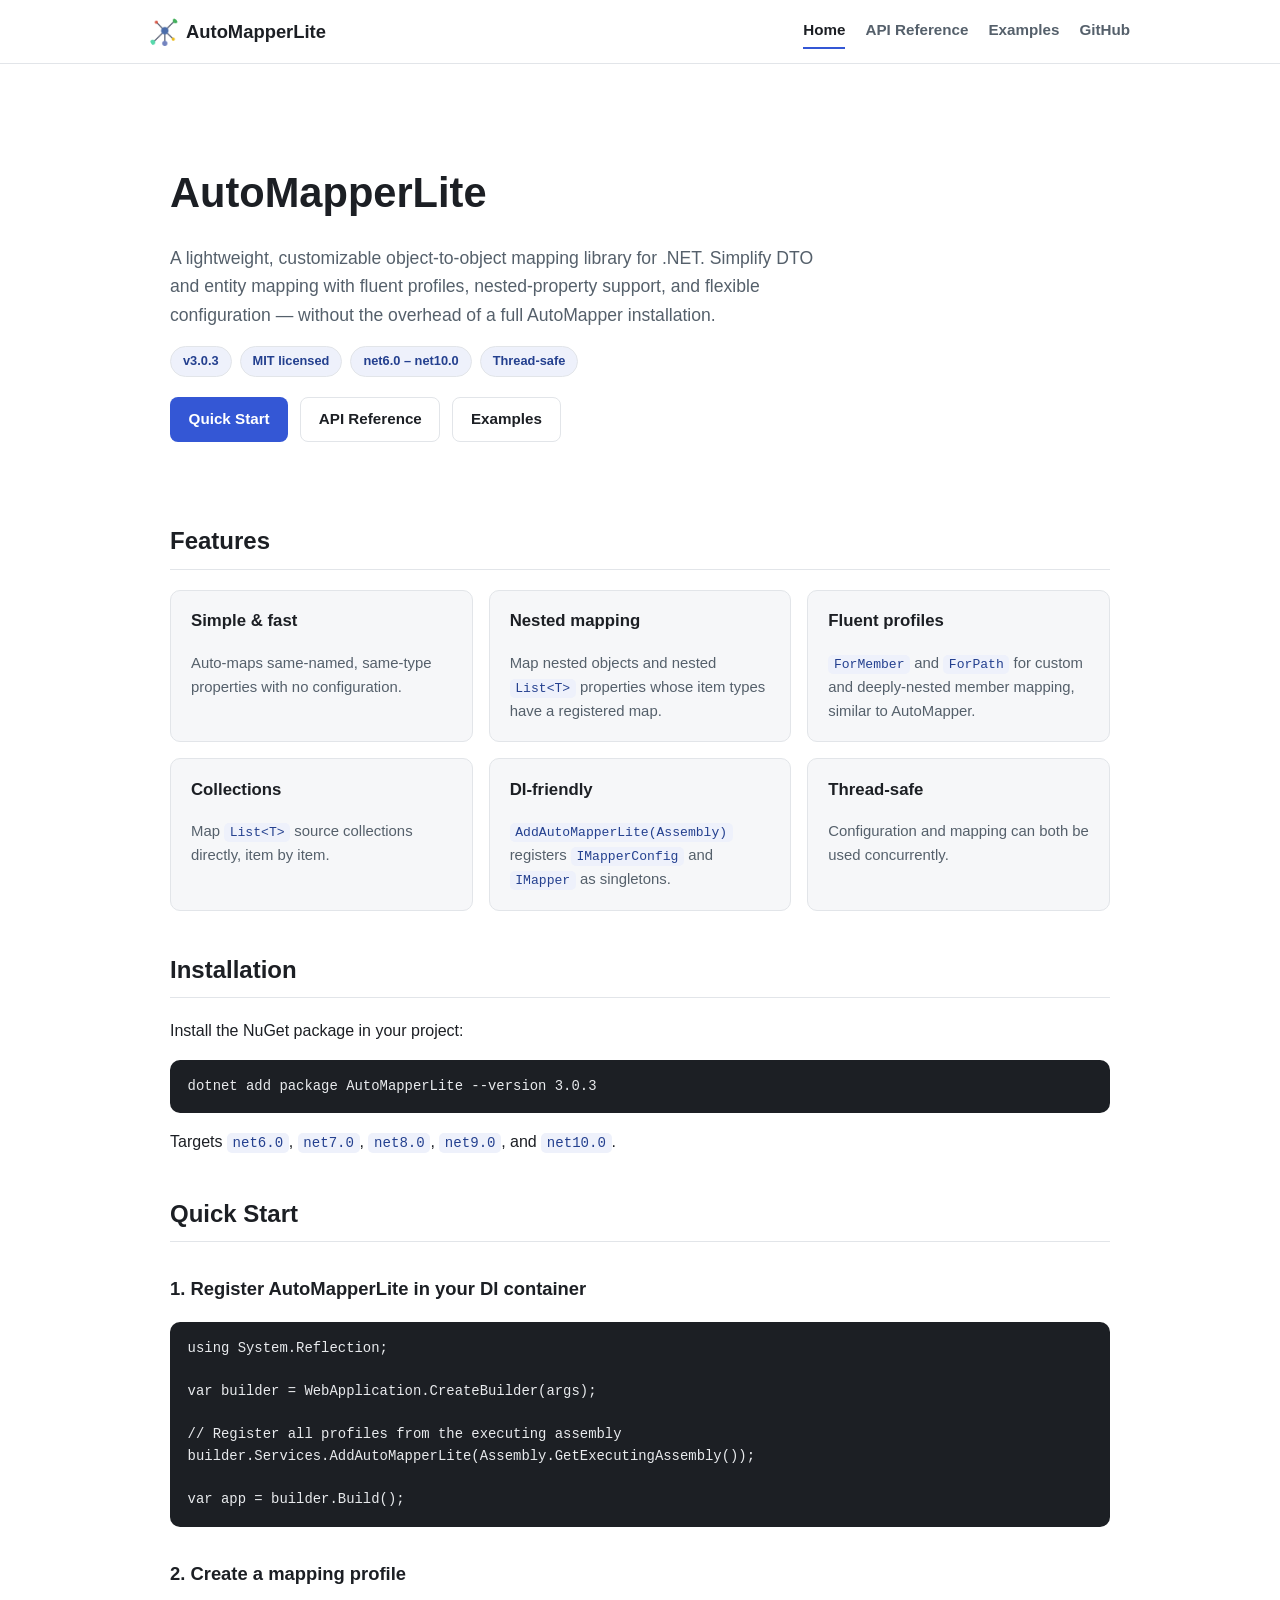
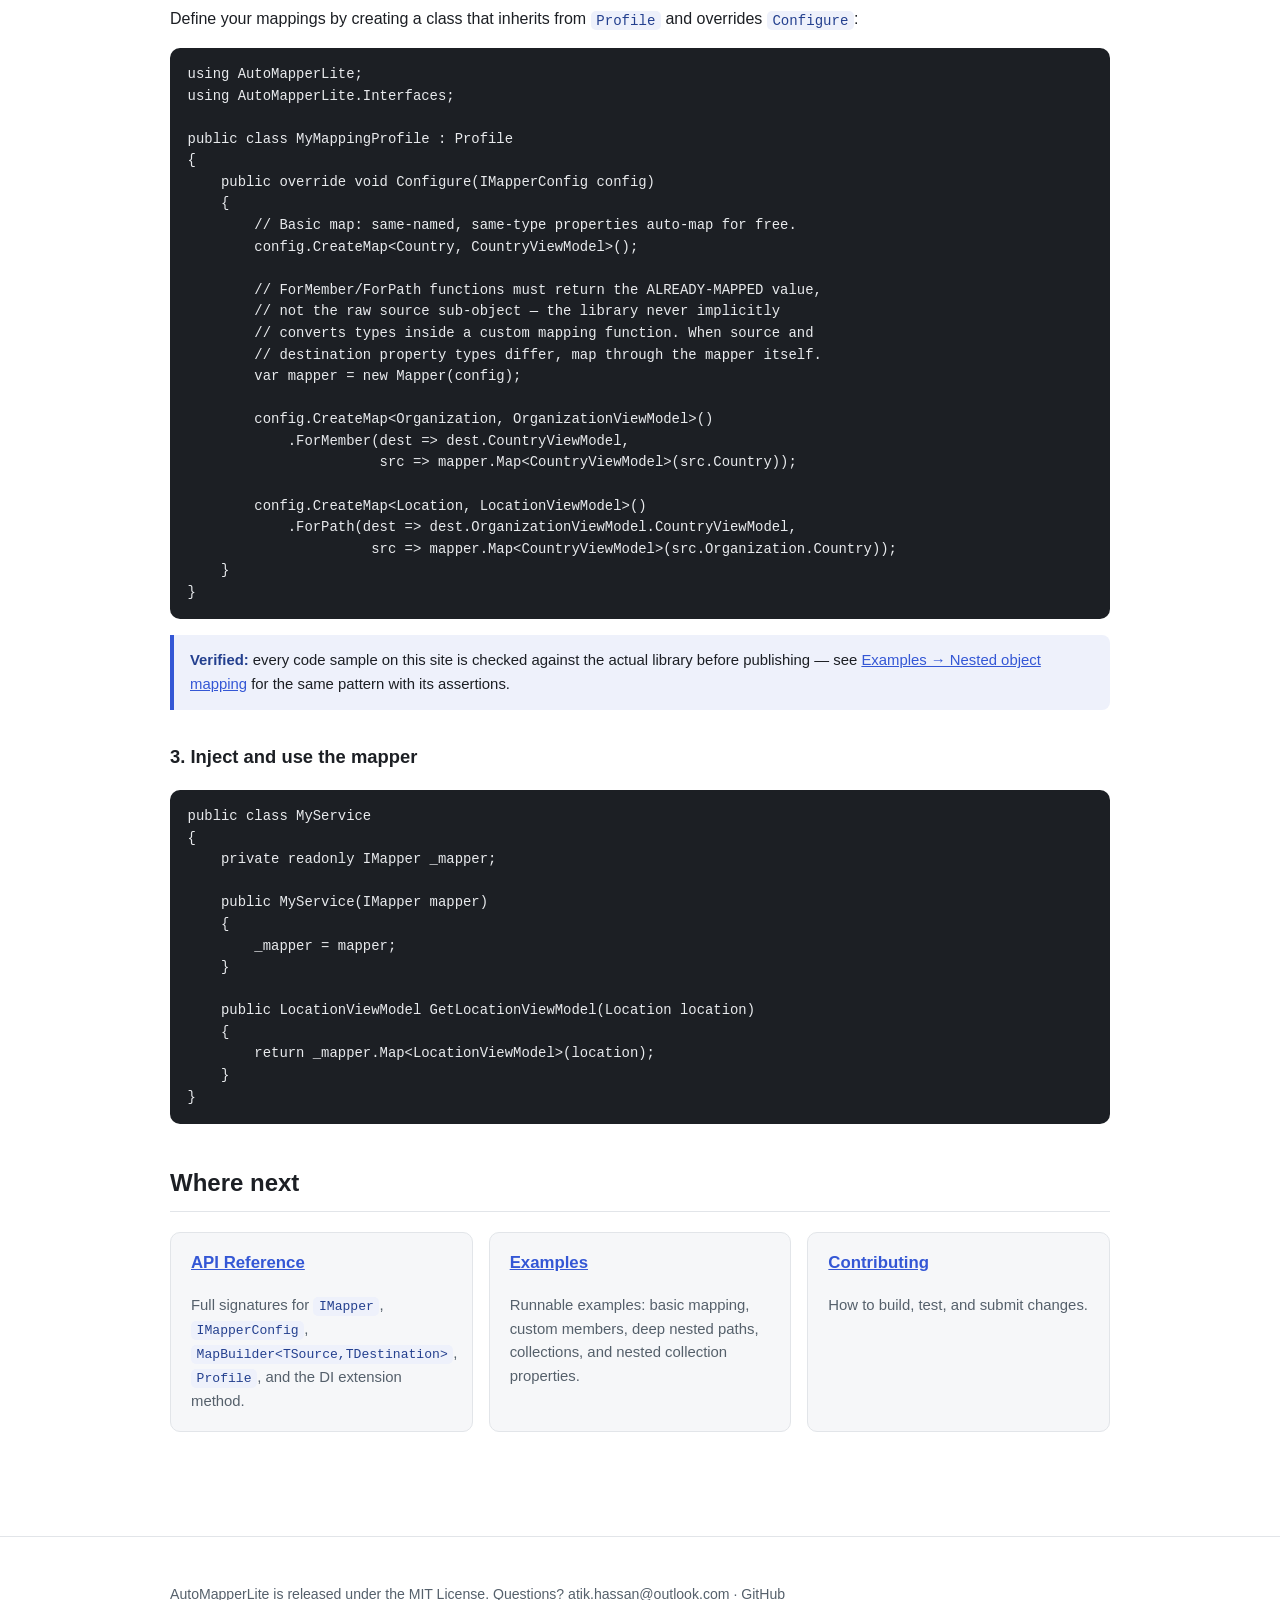
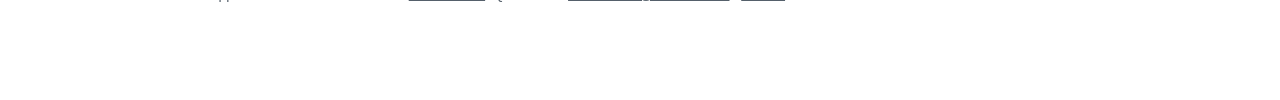
==== docs/index.html @ 6eb7f7d4 "Fix pack/docs bugs from full-system audit; add static HTML docs site Removes GeneratePackageOnBuild," ====
<!doctype html>
<html lang="en">
<head>
<meta charset="utf-8">
<meta name="viewport" content="width=device-width, initial-scale=1">
<title>AutoMapperLite — Documentation</title>
<meta name="description" content="A lightweight, reflection-based object-to-object mapper for .NET. Documentation, API reference, and examples.">
<link rel="icon" href="assets/icon.png">
<link rel="stylesheet" href="assets/styles.css">
</head>
<body>
<header class="site-header">
  <div class="container nav-bar">
    <a class="brand" href="index.html">
      <img src="assets/icon.png" alt="">
      AutoMapperLite
    </a>
    <nav class="site-nav">
      <a href="index.html" aria-current="page">Home</a>
      <a href="api-reference.html">API Reference</a>
      <a href="examples.html">Examples</a>
      <a href="https://github.com/atkhssn/AutoMapperLite">GitHub</a>
    </nav>
  </div>
</header>

<main>
  <div class="container">
    <section class="hero">
      <h1>AutoMapperLite</h1>
      <p class="lead">
        A lightweight, customizable object-to-object mapping library for .NET.
        Simplify DTO and entity mapping with fluent profiles, nested-property
        support, and flexible configuration — without the overhead of a full
        AutoMapper installation.
      </p>
      <div class="badges">
        <span class="badge">v3.0.3</span>
        <span class="badge">MIT licensed</span>
        <span class="badge">net6.0 – net10.0</span>
        <span class="badge">Thread-safe</span>
      </div>
      <div class="cta-row">
        <a class="btn btn-primary" href="#quick-start">Quick Start</a>
        <a class="btn btn-secondary" href="api-reference.html">API Reference</a>
        <a class="btn btn-secondary" href="examples.html">Examples</a>
      </div>
    </section>

    <section id="features">
      <h2>Features</h2>
      <div class="card-grid">
        <div class="card">
          <h3>Simple &amp; fast</h3>
          <p>Auto-maps same-named, same-type properties with no configuration.</p>
        </div>
        <div class="card">
          <h3>Nested mapping</h3>
          <p>Map nested objects and nested <code>List&lt;T&gt;</code> properties whose item types have a registered map.</p>
        </div>
        <div class="card">
          <h3>Fluent profiles</h3>
          <p><code>ForMember</code> and <code>ForPath</code> for custom and deeply-nested member mapping, similar to AutoMapper.</p>
        </div>
        <div class="card">
          <h3>Collections</h3>
          <p>Map <code>List&lt;T&gt;</code> source collections directly, item by item.</p>
        </div>
        <div class="card">
          <h3>DI-friendly</h3>
          <p><code>AddAutoMapperLite(Assembly)</code> registers <code>IMapperConfig</code> and <code>IMapper</code> as singletons.</p>
        </div>
        <div class="card">
          <h3>Thread-safe</h3>
          <p>Configuration and mapping can both be used concurrently.</p>
        </div>
      </div>
    </section>

    <section id="installation">
      <h2>Installation</h2>
      <p>Install the NuGet package in your project:</p>
      <pre><code>dotnet add package AutoMapperLite --version 3.0.3</code></pre>
      <p>Targets <code>net6.0</code>, <code>net7.0</code>, <code>net8.0</code>, <code>net9.0</code>, and <code>net10.0</code>.</p>
    </section>

    <section id="quick-start">
      <h2>Quick Start</h2>

      <h3>1. Register AutoMapperLite in your DI container</h3>
      <pre><code>using System.Reflection;

var builder = WebApplication.CreateBuilder(args);

// Register all profiles from the executing assembly
builder.Services.AddAutoMapperLite(Assembly.GetExecutingAssembly());

var app = builder.Build();</code></pre>

      <h3>2. Create a mapping profile</h3>
      <p>
        Define your mappings by creating a class that inherits from <code>Profile</code>
        and overrides <code>Configure</code>:
      </p>
      <pre><code>using AutoMapperLite;
using AutoMapperLite.Interfaces;

public class MyMappingProfile : Profile
{
    public override void Configure(IMapperConfig config)
    {
        // Basic map: same-named, same-type properties auto-map for free.
        config.CreateMap&lt;Country, CountryViewModel&gt;();

        // ForMember/ForPath functions must return the ALREADY-MAPPED value,
        // not the raw source sub-object — the library never implicitly
        // converts types inside a custom mapping function. When source and
        // destination property types differ, map through the mapper itself.
        var mapper = new Mapper(config);

        config.CreateMap&lt;Organization, OrganizationViewModel&gt;()
            .ForMember(dest =&gt; dest.CountryViewModel,
                       src =&gt; mapper.Map&lt;CountryViewModel&gt;(src.Country));

        config.CreateMap&lt;Location, LocationViewModel&gt;()
            .ForPath(dest =&gt; dest.OrganizationViewModel.CountryViewModel,
                      src =&gt; mapper.Map&lt;CountryViewModel&gt;(src.Organization.Country));
    }
}</code></pre>
      <div class="note">
        <strong>Verified:</strong> every code sample on this site is checked
        against the actual library before publishing — see
        <a href="examples.html#nested-object">Examples → Nested object mapping</a>
        for the same pattern with its assertions.
      </div>

      <h3>3. Inject and use the mapper</h3>
      <pre><code>public class MyService
{
    private readonly IMapper _mapper;

    public MyService(IMapper mapper)
    {
        _mapper = mapper;
    }

    public LocationViewModel GetLocationViewModel(Location location)
    {
        return _mapper.Map&lt;LocationViewModel&gt;(location);
    }
}</code></pre>
    </section>

    <section id="next-steps">
      <h2>Where next</h2>
      <div class="card-grid">
        <div class="card">
          <h3><a href="api-reference.html">API Reference</a></h3>
          <p>Full signatures for <code>IMapper</code>, <code>IMapperConfig</code>, <code>MapBuilder&lt;TSource,TDestination&gt;</code>, <code>Profile</code>, and the DI extension method.</p>
        </div>
        <div class="card">
          <h3><a href="examples.html">Examples</a></h3>
          <p>Runnable examples: basic mapping, custom members, deep nested paths, collections, and nested collection properties.</p>
        </div>
        <div class="card">
          <h3><a href="https://github.com/atkhssn/AutoMapperLite/blob/main/CONTRIBUTING.md">Contributing</a></h3>
          <p>How to build, test, and submit changes.</p>
        </div>
      </div>
    </section>
  </div>
</main>

<footer class="site-footer">
  <div class="container">
    <p>
      AutoMapperLite is released under the <a href="https://github.com/atkhssn/AutoMapperLite/blob/main/LICENSE">MIT License</a>.
      Questions? <a href="mailto:atik.hassan@outlook.com">atik.hassan@outlook.com</a> ·
      <a href="https://github.com/atkhssn/AutoMapperLite">GitHub</a>
    </p>
  </div>
</footer>
</body>
</html>
---- docs/assets/styles.css ----
:root {
  --bg: #ffffff;
  --bg-alt: #f6f7f9;
  --fg: #1c1f24;
  --fg-muted: #55606b;
  --border: #e2e5e9;
  --brand: #3457d5;
  --brand-dark: #24408f;
  --code-bg: #1c1f24;
  --code-fg: #e8eaed;
  --accent-bg: #eef1fb;
  --max-width: 980px;
}

@media (prefers-color-scheme: dark) {
  :root {
    --bg: #14161a;
    --bg-alt: #1b1e24;
    --fg: #e8eaed;
    --fg-muted: #a7b0ba;
    --border: #2c3038;
    --brand: #7f9bff;
    --brand-dark: #a9bcff;
    --code-bg: #0d0f12;
    --code-fg: #e8eaed;
    --accent-bg: #1e2333;
  }
}

* {
  box-sizing: border-box;
}

html {
  scroll-behavior: smooth;
}

body {
  margin: 0;
  background: var(--bg);
  color: var(--fg);
  font-family: -apple-system, BlinkMacSystemFont, "Segoe UI", Roboto, Helvetica, Arial, sans-serif;
  line-height: 1.6;
}

a {
  color: var(--brand);
}

a:hover {
  color: var(--brand-dark);
}

.container {
  max-width: var(--max-width);
  margin: 0 auto;
  padding: 0 1.25rem;
}

header.site-header {
  border-bottom: 1px solid var(--border);
  background: var(--bg);
  position: sticky;
  top: 0;
  z-index: 10;
}

.nav-bar {
  display: flex;
  flex-wrap: wrap;
  align-items: center;
  justify-content: space-between;
  gap: 0.75rem;
  padding: 0.9rem 0;
}

.brand {
  display: flex;
  align-items: center;
  gap: 0.5rem;
  font-weight: 700;
  font-size: 1.15rem;
  text-decoration: none;
  color: var(--fg);
}

.brand img {
  width: 28px;
  height: 28px;
  border-radius: 6px;
}

nav.site-nav {
  display: flex;
  flex-wrap: wrap;
  gap: 1.25rem;
}

nav.site-nav a {
  text-decoration: none;
  color: var(--fg-muted);
  font-weight: 600;
  font-size: 0.95rem;
  padding: 0.25rem 0;
  border-bottom: 2px solid transparent;
}

nav.site-nav a:hover,
nav.site-nav a[aria-current="page"] {
  color: var(--fg);
  border-bottom-color: var(--brand);
}

main {
  padding: 2.5rem 0 4rem;
}

.hero {
  padding: 1rem 0 2.5rem;
}

.hero h1 {
  font-size: clamp(1.9rem, 4vw, 2.6rem);
  margin: 0 0 0.5rem;
}

.hero p.lead {
  color: var(--fg-muted);
  font-size: 1.1rem;
  max-width: 42rem;
}

.badges {
  display: flex;
  flex-wrap: wrap;
  gap: 0.5rem;
  margin: 1rem 0;
}

.badge {
  display: inline-block;
  background: var(--accent-bg);
  color: var(--brand-dark);
  border: 1px solid var(--border);
  border-radius: 999px;
  padding: 0.25rem 0.75rem;
  font-size: 0.8rem;
  font-weight: 600;
}

.cta-row {
  display: flex;
  flex-wrap: wrap;
  gap: 0.75rem;
  margin-top: 1.25rem;
}

.btn {
  display: inline-block;
  padding: 0.6rem 1.1rem;
  border-radius: 8px;
  text-decoration: none;
  font-weight: 600;
  font-size: 0.95rem;
  border: 1px solid transparent;
}

.btn-primary {
  background: var(--brand);
  color: #fff;
}

.btn-primary:hover {
  background: var(--brand-dark);
  color: #fff;
}

.btn-secondary {
  background: transparent;
  color: var(--fg);
  border-color: var(--border);
}

.btn-secondary:hover {
  border-color: var(--brand);
  color: var(--brand);
}

section {
  margin: 2.5rem 0;
}

section > h2 {
  font-size: 1.5rem;
  border-bottom: 1px solid var(--border);
  padding-bottom: 0.5rem;
}

section > h3 {
  font-size: 1.15rem;
  margin-top: 2rem;
}

.card-grid {
  display: grid;
  grid-template-columns: repeat(auto-fit, minmax(240px, 1fr));
  gap: 1rem;
  margin-top: 1.25rem;
}

.card {
  border: 1px solid var(--border);
  background: var(--bg-alt);
  border-radius: 10px;
  padding: 1.1rem 1.25rem;
}

.card h3 {
  margin-top: 0;
  font-size: 1.05rem;
}

.card p {
  color: var(--fg-muted);
  font-size: 0.93rem;
  margin-bottom: 0;
}

table {
  width: 100%;
  border-collapse: collapse;
  margin: 1rem 0;
  font-size: 0.93rem;
}

caption {
  caption-side: bottom;
  color: var(--fg-muted);
  font-size: 0.8rem;
  padding-top: 0.4rem;
  text-align: left;
}

th, td {
  text-align: left;
  padding: 0.55rem 0.7rem;
  border-bottom: 1px solid var(--border);
  vertical-align: top;
}

th {
  color: var(--fg-muted);
  font-weight: 600;
  font-size: 0.85rem;
  text-transform: uppercase;
  letter-spacing: 0.02em;
}

.table-scroll {
  overflow-x: auto;
  border: 1px solid var(--border);
  border-radius: 10px;
}

.table-scroll table {
  margin: 0;
}

.table-scroll th:first-child,
.table-scroll td:first-child {
  padding-left: 1rem;
}

code {
  font-family: ui-monospace, SFMono-Regular, Menlo, Consolas, "Liberation Mono", monospace;
  background: var(--accent-bg);
  color: var(--brand-dark);
  padding: 0.12rem 0.35rem;
  border-radius: 5px;
  font-size: 0.88em;
}

pre {
  background: var(--code-bg);
  color: var(--code-fg);
  padding: 1rem 1.1rem;
  border-radius: 10px;
  overflow-x: auto;
  font-size: 0.87rem;
  line-height: 1.55;
}

pre code {
  background: none;
  color: inherit;
  padding: 0;
  border-radius: 0;
  font-size: inherit;
}

.note {
  border-left: 4px solid var(--brand);
  background: var(--accent-bg);
  padding: 0.85rem 1rem;
  border-radius: 0 8px 8px 0;
  font-size: 0.93rem;
  margin: 1rem 0;
}

.note strong {
  color: var(--brand-dark);
}

.api-entry {
  border: 1px solid var(--border);
  border-radius: 10px;
  padding: 1.25rem 1.4rem;
  margin: 1.25rem 0;
  background: var(--bg-alt);
}

.api-entry h3 {
  margin-top: 0;
}

.api-entry .signature {
  display: block;
  margin: 0.5rem 0 1rem;
}

.toc {
  border: 1px solid var(--border);
  border-radius: 10px;
  padding: 1rem 1.25rem;
  background: var(--bg-alt);
  font-size: 0.93rem;
}

.toc h2 {
  margin-top: 0;
  font-size: 1rem;
  border: none;
  padding: 0;
}

.toc ul {
  margin: 0;
  padding-left: 1.1rem;
}

footer.site-footer {
  border-top: 1px solid var(--border);
  padding: 2rem 0;
  color: var(--fg-muted);
  font-size: 0.88rem;
}

footer.site-footer a {
  color: var(--fg-muted);
  text-decoration: underline;
}

@media (max-width: 640px) {
  .nav-bar {
    flex-direction: column;
    align-items: flex-start;
  }

  nav.site-nav {
    gap: 0.9rem;
  }

  .api-entry {
    padding: 1rem;
  }
}
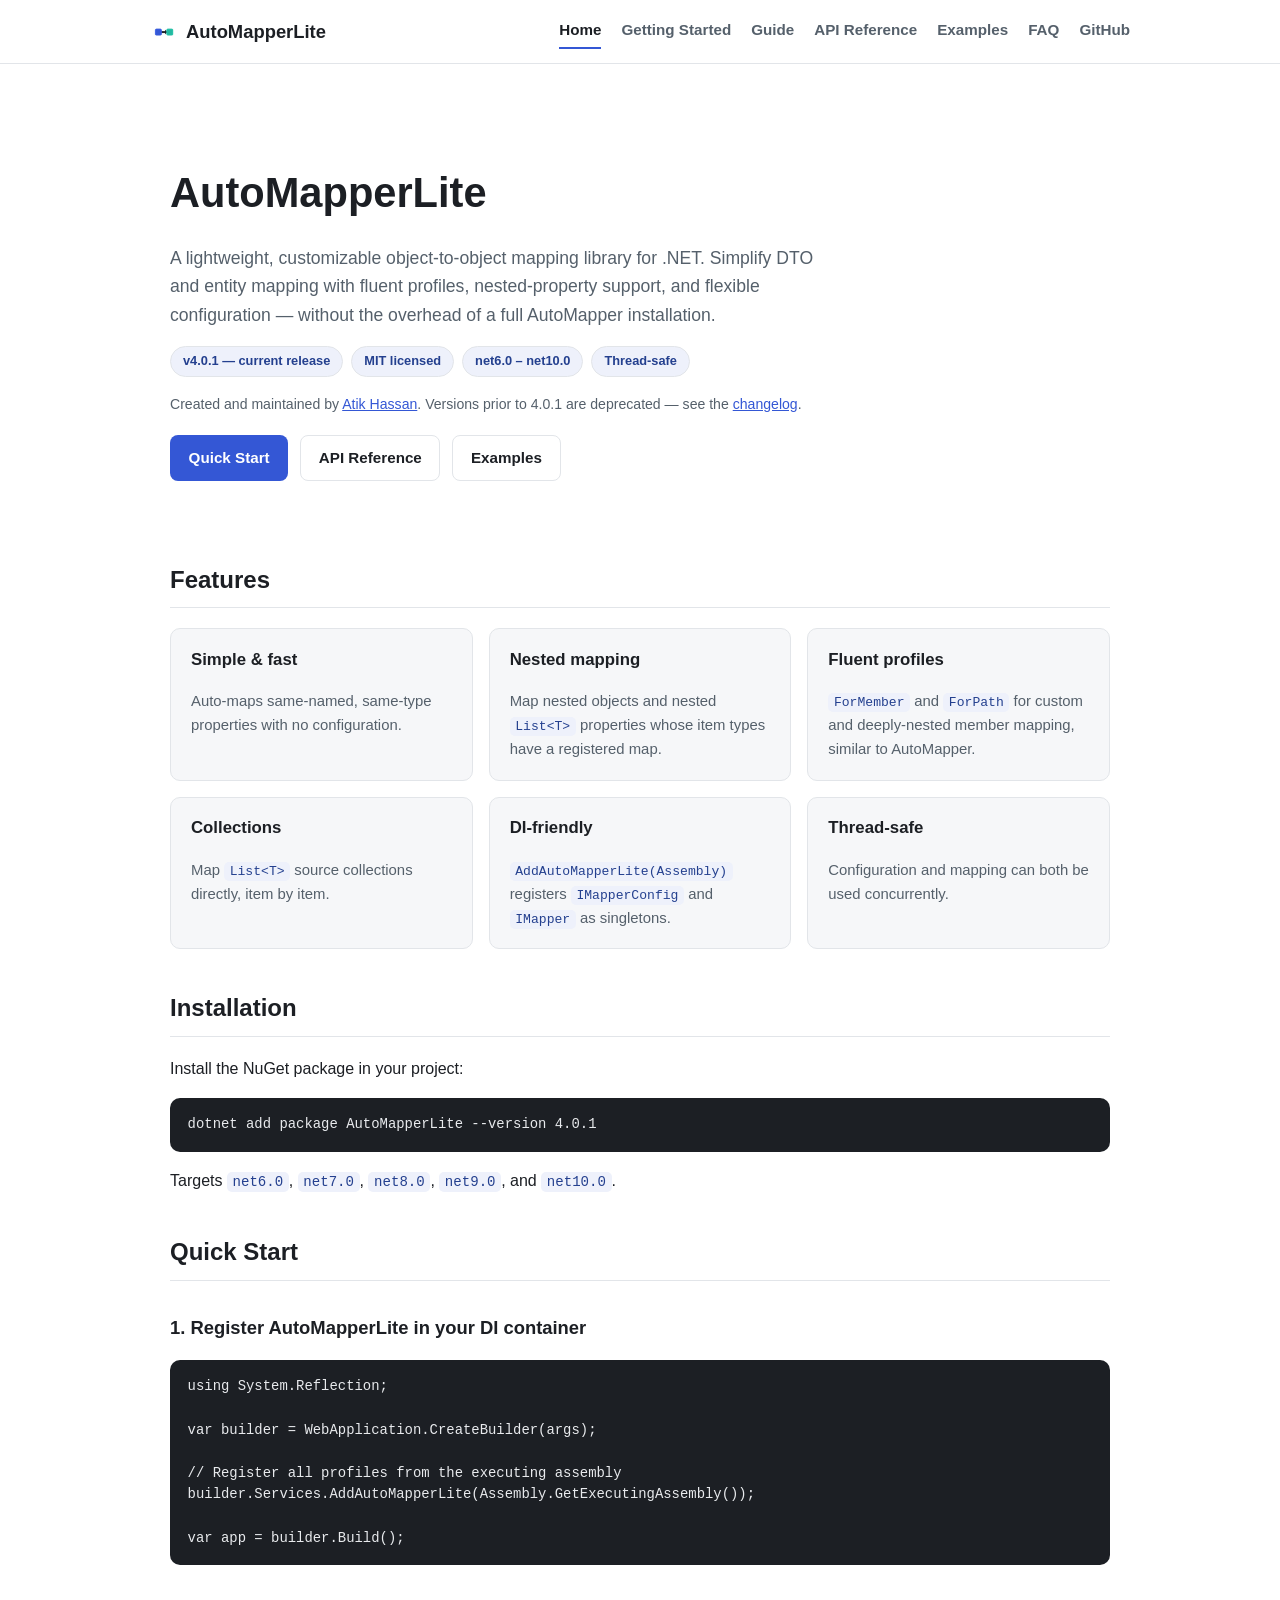
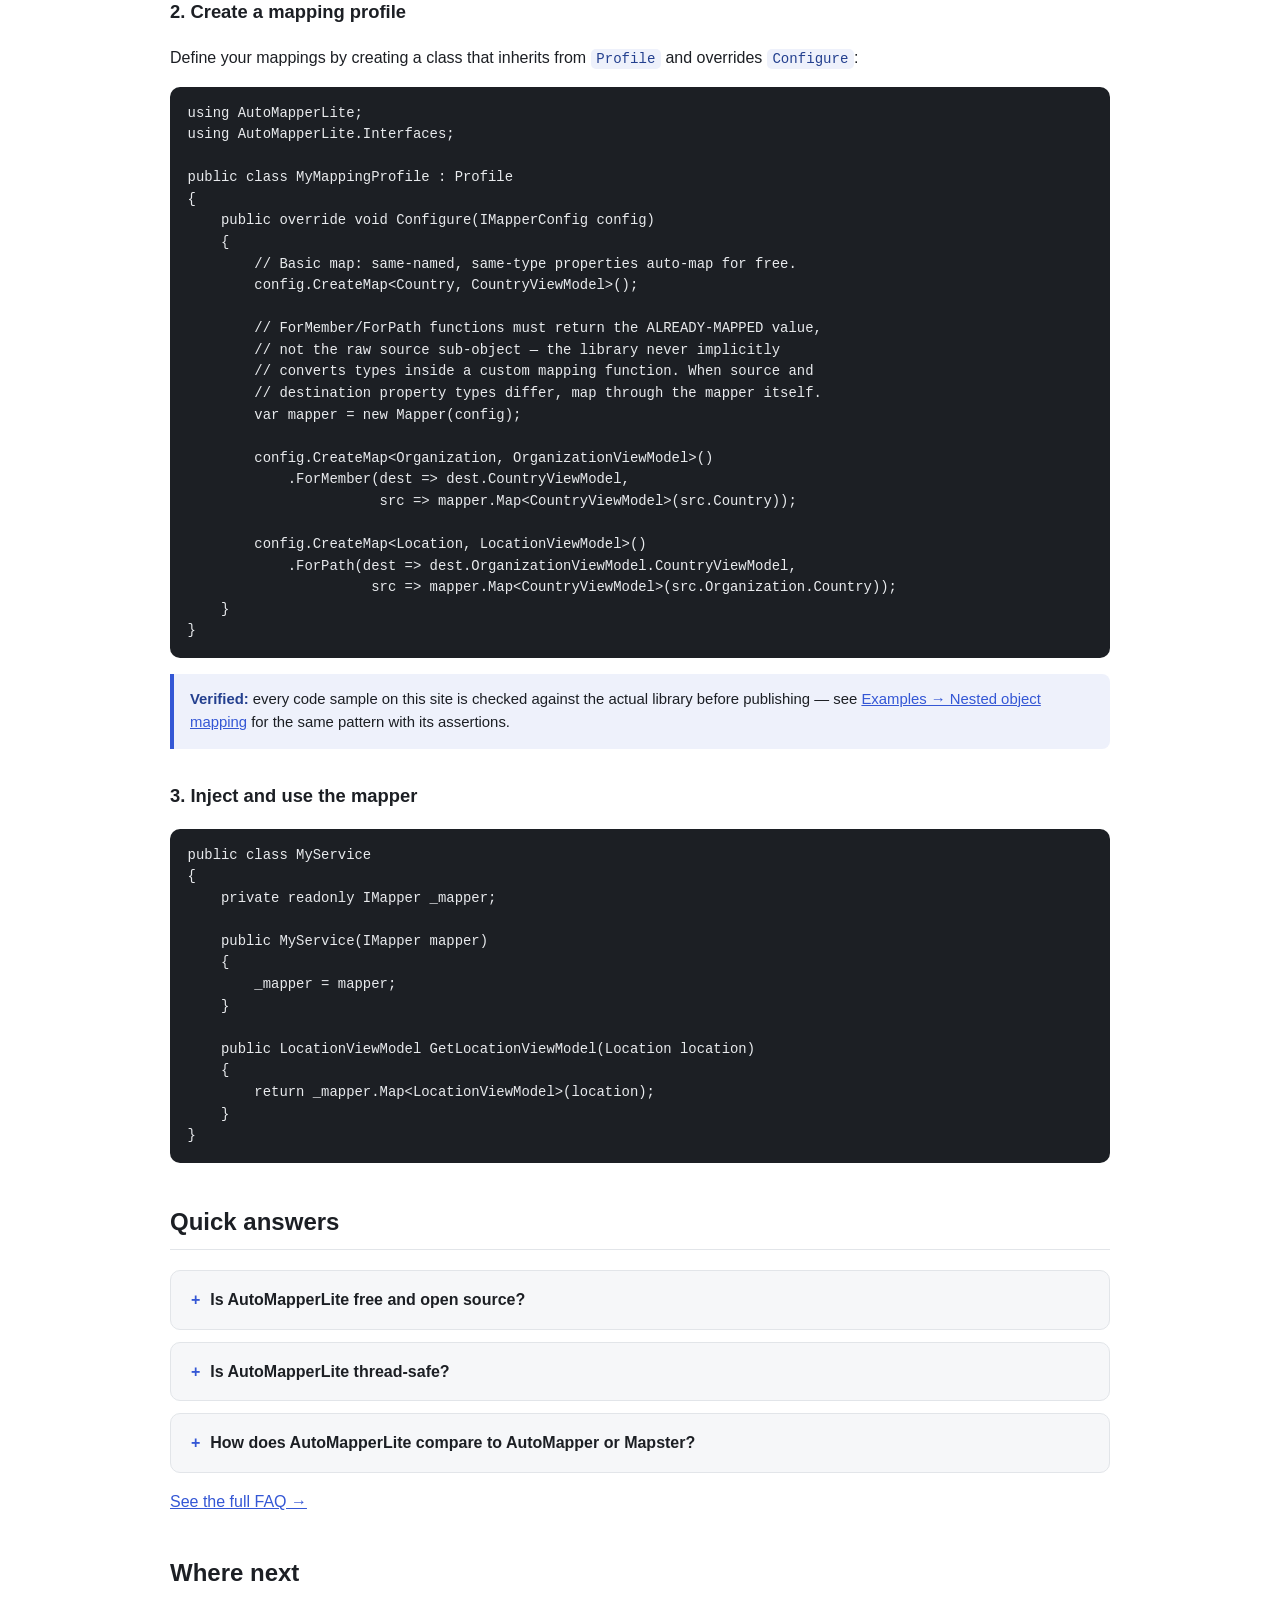
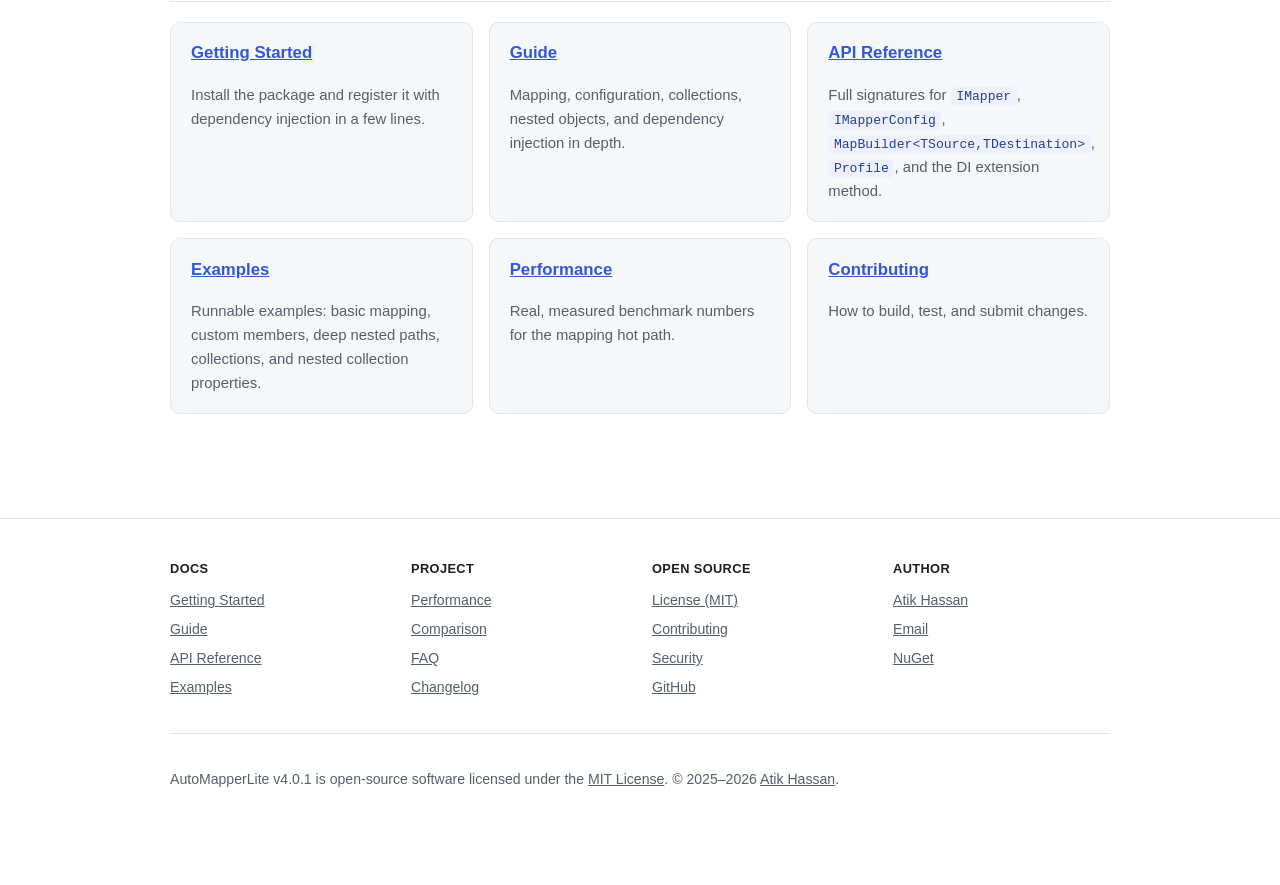
==== commit 01f4e544: "Release AutoMapperLite 4.0.1: rebrand, NuGet metadata, docs site, SEO/AEO Bumps to 4.0.1 as the curr" ====
--- a/docs/index.html
+++ b/docs/index.html
@@ -3,22 +3,78 @@
 <head>
 <meta charset="utf-8">
 <meta name="viewport" content="width=device-width, initial-scale=1">
-<title>AutoMapperLite — Documentation</title>
-<meta name="description" content="A lightweight, reflection-based object-to-object mapper for .NET. Documentation, API reference, and examples.">
-<link rel="icon" href="assets/icon.png">
+<title>AutoMapperLite — Lightweight, Fast Object Mapper for .NET</title>
+<meta name="description" content="AutoMapperLite is a lightweight, fast, reflection-based object mapper for .NET 6-10. MIT licensed, thread-safe alternative to AutoMapper for DTO mapping.">
+<link rel="canonical" href="https://automapperlite.atkhssn.info/">
+<meta name="robots" content="index, follow">
+
+<link rel="icon" type="image/png" sizes="32x32" href="assets/favicon-32x32.png">
+<link rel="icon" type="image/png" sizes="16x16" href="assets/favicon-16x16.png">
+<link rel="shortcut icon" href="assets/favicon.ico">
+<link rel="apple-touch-icon" sizes="180x180" href="assets/apple-touch-icon.png">
+<link rel="manifest" href="site.webmanifest">
+<meta name="theme-color" content="#3457d5">
+
+<meta property="og:type" content="website">
+<meta property="og:site_name" content="AutoMapperLite">
+<meta property="og:title" content="AutoMapperLite — Lightweight, Fast Object Mapper for .NET">
+<meta property="og:description" content="A lightweight, fast, reflection-based object-to-object mapper for .NET 6-10. MIT licensed.">
+<meta property="og:url" content="https://automapperlite.atkhssn.info/">
+<meta property="og:image" content="https://automapperlite.atkhssn.info/assets/og-image.png">
+<meta property="og:image:width" content="1200">
+<meta property="og:image:height" content="630">
+
+<meta name="twitter:card" content="summary_large_image">
+<meta name="twitter:title" content="AutoMapperLite — Lightweight, Fast Object Mapper for .NET">
+<meta name="twitter:description" content="A lightweight, fast, reflection-based object-to-object mapper for .NET 6-10. MIT licensed.">
+<meta name="twitter:image" content="https://automapperlite.atkhssn.info/assets/twitter-card.png">
+
 <link rel="stylesheet" href="assets/styles.css">
+
+<script type="application/ld+json">
+{
+  "@context": "https://schema.org",
+  "@type": "SoftwareApplication",
+  "name": "AutoMapperLite",
+  "applicationCategory": "DeveloperApplication",
+  "operatingSystem": ".NET 6.0, .NET 7.0, .NET 8.0, .NET 9.0, .NET 10.0",
+  "softwareVersion": "4.0.1",
+  "url": "https://automapperlite.atkhssn.info",
+  "downloadUrl": "https://www.nuget.org/packages/AutoMapperLite",
+  "license": "https://github.com/atkhssn/AutoMapperLite/blob/main/LICENSE",
+  "codeRepository": "https://github.com/atkhssn/AutoMapperLite",
+  "isAccessibleForFree": true,
+  "description": "A lightweight, reflection-based object-to-object mapper for .NET.",
+  "author": {
+    "@type": "Person",
+    "name": "Atik Hassan",
+    "url": "https://atkhssn.info"
+  }
+}
+</script>
+<script type="application/ld+json">
+{
+  "@context": "https://schema.org",
+  "@type": "WebSite",
+  "name": "AutoMapperLite",
+  "url": "https://automapperlite.atkhssn.info"
+}
+</script>
 </head>
 <body>
 <header class="site-header">
   <div class="container nav-bar">
     <a class="brand" href="index.html">
-      <img src="assets/icon.png" alt="">
+      <img src="assets/favicon-48x48.png" alt="">
       AutoMapperLite
     </a>
     <nav class="site-nav">
       <a href="index.html" aria-current="page">Home</a>
+      <a href="getting-started.html">Getting Started</a>
+      <a href="guide.html">Guide</a>
       <a href="api-reference.html">API Reference</a>
       <a href="examples.html">Examples</a>
+      <a href="faq.html">FAQ</a>
       <a href="https://github.com/atkhssn/AutoMapperLite">GitHub</a>
     </nav>
   </div>
@@ -35,11 +91,15 @@
         AutoMapper installation.
       </p>
       <div class="badges">
-        <span class="badge">v3.0.3</span>
+        <span class="badge">v4.0.1 — current release</span>
         <span class="badge">MIT licensed</span>
         <span class="badge">net6.0 – net10.0</span>
         <span class="badge">Thread-safe</span>
       </div>
+      <p style="color: var(--fg-muted); font-size: 0.88rem;">
+        Created and maintained by <a href="https://atkhssn.info">Atik Hassan</a>.
+        Versions prior to 4.0.1 are deprecated — see the <a href="changelog.html">changelog</a>.
+      </p>
       <div class="cta-row">
         <a class="btn btn-primary" href="#quick-start">Quick Start</a>
         <a class="btn btn-secondary" href="api-reference.html">API Reference</a>
@@ -80,7 +140,7 @@
     <section id="installation">
       <h2>Installation</h2>
       <p>Install the NuGet package in your project:</p>
-      <pre><code>dotnet add package AutoMapperLite --version 3.0.3</code></pre>
+      <pre><code>dotnet add package AutoMapperLite --version 4.0.1</code></pre>
       <p>Targets <code>net6.0</code>, <code>net7.0</code>, <code>net8.0</code>, <code>net9.0</code>, and <code>net10.0</code>.</p>
     </section>
 
@@ -151,10 +211,35 @@
 }</code></pre>
     </section>
 
+    <section id="quick-answers">
+      <h2>Quick answers</h2>
+      <details class="faq-item">
+        <summary>Is AutoMapperLite free and open source?</summary>
+        <div class="faq-answer">Yes. AutoMapperLite is free for personal and commercial use, licensed under the MIT License.</div>
+      </details>
+      <details class="faq-item">
+        <summary>Is AutoMapperLite thread-safe?</summary>
+        <div class="faq-answer">Yes. Both mapping configuration (<code>CreateMap</code>) and mapping itself (<code>Map</code>) are safe to use concurrently.</div>
+      </details>
+      <details class="faq-item">
+        <summary>How does AutoMapperLite compare to AutoMapper or Mapster?</summary>
+        <div class="faq-answer">AutoMapperLite trades some flexibility (no LINQ projection, no runtime IL/expression compilation) for a much smaller footprint. See the full <a href="comparison.html">comparison</a>.</div>
+      </details>
+      <p><a href="faq.html">See the full FAQ →</a></p>
+    </section>
+
     <section id="next-steps">
       <h2>Where next</h2>
       <div class="card-grid">
         <div class="card">
+          <h3><a href="getting-started.html">Getting Started</a></h3>
+          <p>Install the package and register it with dependency injection in a few lines.</p>
+        </div>
+        <div class="card">
+          <h3><a href="guide.html">Guide</a></h3>
+          <p>Mapping, configuration, collections, nested objects, and dependency injection in depth.</p>
+        </div>
+        <div class="card">
           <h3><a href="api-reference.html">API Reference</a></h3>
           <p>Full signatures for <code>IMapper</code>, <code>IMapperConfig</code>, <code>MapBuilder&lt;TSource,TDestination&gt;</code>, <code>Profile</code>, and the DI extension method.</p>
         </div>
@@ -163,6 +248,10 @@
           <p>Runnable examples: basic mapping, custom members, deep nested paths, collections, and nested collection properties.</p>
         </div>
         <div class="card">
+          <h3><a href="performance.html">Performance</a></h3>
+          <p>Real, measured benchmark numbers for the mapping hot path.</p>
+        </div>
+        <div class="card">
           <h3><a href="https://github.com/atkhssn/AutoMapperLite/blob/main/CONTRIBUTING.md">Contributing</a></h3>
           <p>How to build, test, and submit changes.</p>
         </div>
@@ -173,11 +262,49 @@
 
 <footer class="site-footer">
   <div class="container">
-    <p>
-      AutoMapperLite is released under the <a href="https://github.com/atkhssn/AutoMapperLite/blob/main/LICENSE">MIT License</a>.
-      Questions? <a href="mailto:atik.hassan@outlook.com">atik.hassan@outlook.com</a> ·
-      <a href="https://github.com/atkhssn/AutoMapperLite">GitHub</a>
-    </p>
+    <div class="footer-cols">
+      <div>
+        <p class="footer-heading">Docs</p>
+        <ul>
+          <li><a href="getting-started.html">Getting Started</a></li>
+          <li><a href="guide.html">Guide</a></li>
+          <li><a href="api-reference.html">API Reference</a></li>
+          <li><a href="examples.html">Examples</a></li>
+        </ul>
+      </div>
+      <div>
+        <p class="footer-heading">Project</p>
+        <ul>
+          <li><a href="performance.html">Performance</a></li>
+          <li><a href="comparison.html">Comparison</a></li>
+          <li><a href="faq.html">FAQ</a></li>
+          <li><a href="changelog.html">Changelog</a></li>
+        </ul>
+      </div>
+      <div>
+        <p class="footer-heading">Open Source</p>
+        <ul>
+          <li><a href="resources.html#license">License (MIT)</a></li>
+          <li><a href="resources.html#contributing">Contributing</a></li>
+          <li><a href="resources.html#security">Security</a></li>
+          <li><a href="https://github.com/atkhssn/AutoMapperLite">GitHub</a></li>
+        </ul>
+      </div>
+      <div>
+        <p class="footer-heading">Author</p>
+        <ul>
+          <li><a href="https://atkhssn.info">Atik Hassan</a></li>
+          <li><a href="mailto:atik.hassan@outlook.com">Email</a></li>
+          <li><a href="https://www.nuget.org/packages/AutoMapperLite">NuGet</a></li>
+        </ul>
+      </div>
+    </div>
+    <div class="footer-bottom">
+      <p>
+        AutoMapperLite v4.0.1 is open-source software licensed under the <a href="https://github.com/atkhssn/AutoMapperLite/blob/main/LICENSE">MIT License</a>.
+        © 2025–2026 <a href="https://atkhssn.info">Atik Hassan</a>.
+      </p>
+    </div>
   </div>
 </footer>
 </body>
--- a/docs/assets/styles.css
+++ b/docs/assets/styles.css
@@ -350,7 +350,7 @@
 
 footer.site-footer {
   border-top: 1px solid var(--border);
-  padding: 2rem 0;
+  padding: 2.5rem 0 2rem;
   color: var(--fg-muted);
   font-size: 0.88rem;
 }
@@ -358,6 +358,111 @@
 footer.site-footer a {
   color: var(--fg-muted);
   text-decoration: underline;
+}
+
+.footer-cols {
+  display: grid;
+  grid-template-columns: repeat(auto-fit, minmax(160px, 1fr));
+  gap: 1.5rem;
+  margin-bottom: 1.75rem;
+}
+
+.footer-cols .footer-heading {
+  margin: 0 0 0.6rem;
+  font-size: 0.8rem;
+  font-weight: 600;
+  text-transform: uppercase;
+  letter-spacing: 0.03em;
+  color: var(--fg);
+}
+
+.footer-cols ul {
+  list-style: none;
+  margin: 0;
+  padding: 0;
+}
+
+.footer-cols li {
+  margin: 0.4rem 0;
+}
+
+.footer-cols a {
+  text-decoration: none;
+}
+
+.footer-cols a:hover {
+  text-decoration: underline;
+}
+
+.footer-bottom {
+  border-top: 1px solid var(--border);
+  padding-top: 1.25rem;
+}
+
+/* deprecation / status badges */
+.badge-warn {
+  background: #fff2e0;
+  color: #8a4b00;
+  border-color: #f0cf9e;
+}
+
+:root:not([data-theme="light"]) .badge-warn,
+:root[data-theme="dark"] .badge-warn {
+  background: #3a2c14;
+  color: #f0c07a;
+  border-color: #5a4522;
+}
+
+/* FAQ accordion */
+.faq-item {
+  border: 1px solid var(--border);
+  border-radius: 10px;
+  margin: 0.75rem 0;
+  background: var(--bg-alt);
+  overflow: hidden;
+}
+
+.faq-item summary {
+  cursor: pointer;
+  padding: 1rem 1.25rem;
+  font-weight: 600;
+  list-style: none;
+}
+
+.faq-item summary::-webkit-details-marker {
+  display: none;
+}
+
+.faq-item summary::before {
+  content: "+";
+  display: inline-block;
+  width: 1.2em;
+  color: var(--brand);
+  font-weight: 700;
+}
+
+.faq-item[open] summary::before {
+  content: "\2212";
+}
+
+.faq-item .faq-answer {
+  padding: 0 1.25rem 1.1rem;
+  color: var(--fg-muted);
+}
+
+.deprecated-note {
+  border-left: 4px solid #d98a2b;
+  background: #fff2e0;
+  padding: 0.85rem 1rem;
+  border-radius: 0 8px 8px 0;
+  font-size: 0.93rem;
+  margin: 1rem 0;
+}
+
+:root:not([data-theme="light"]) .deprecated-note,
+:root[data-theme="dark"] .deprecated-note {
+  background: #3a2c14;
+  color: #f0d9b0;
 }
 
 @media (max-width: 640px) {
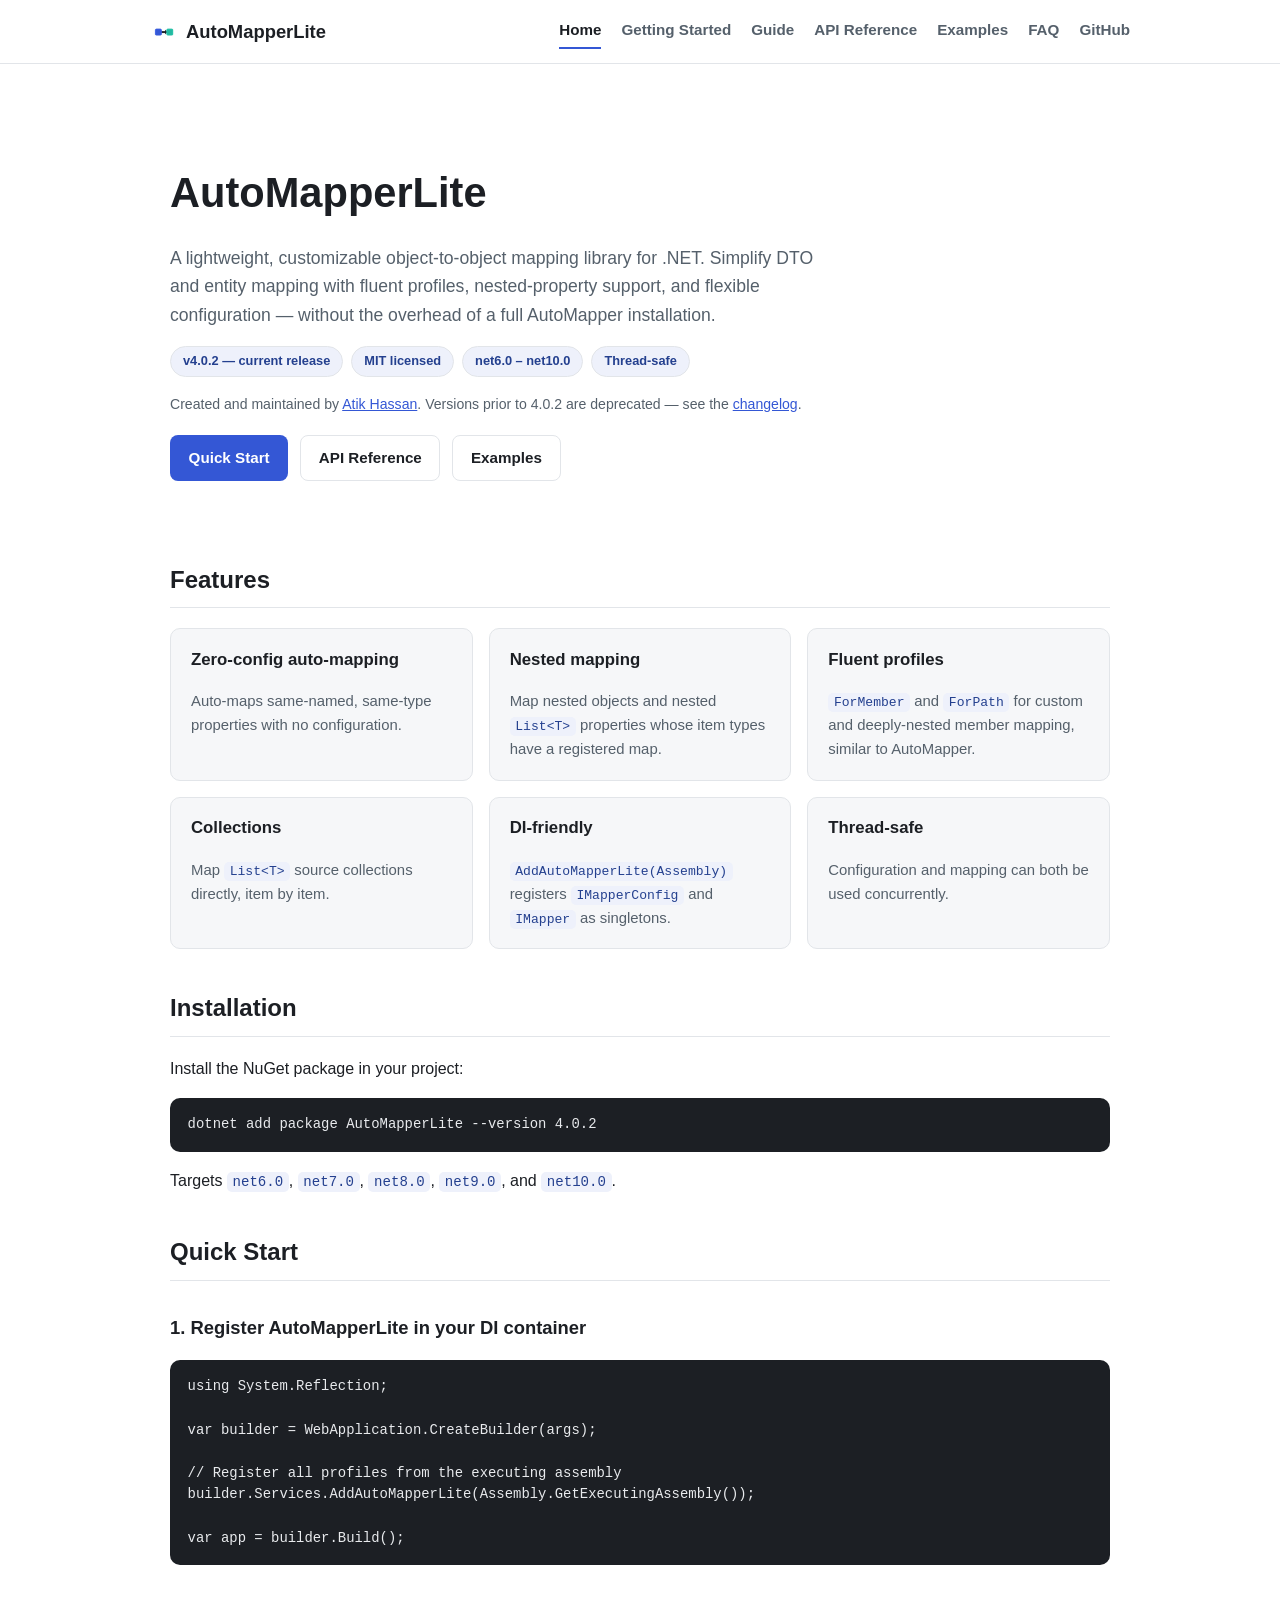
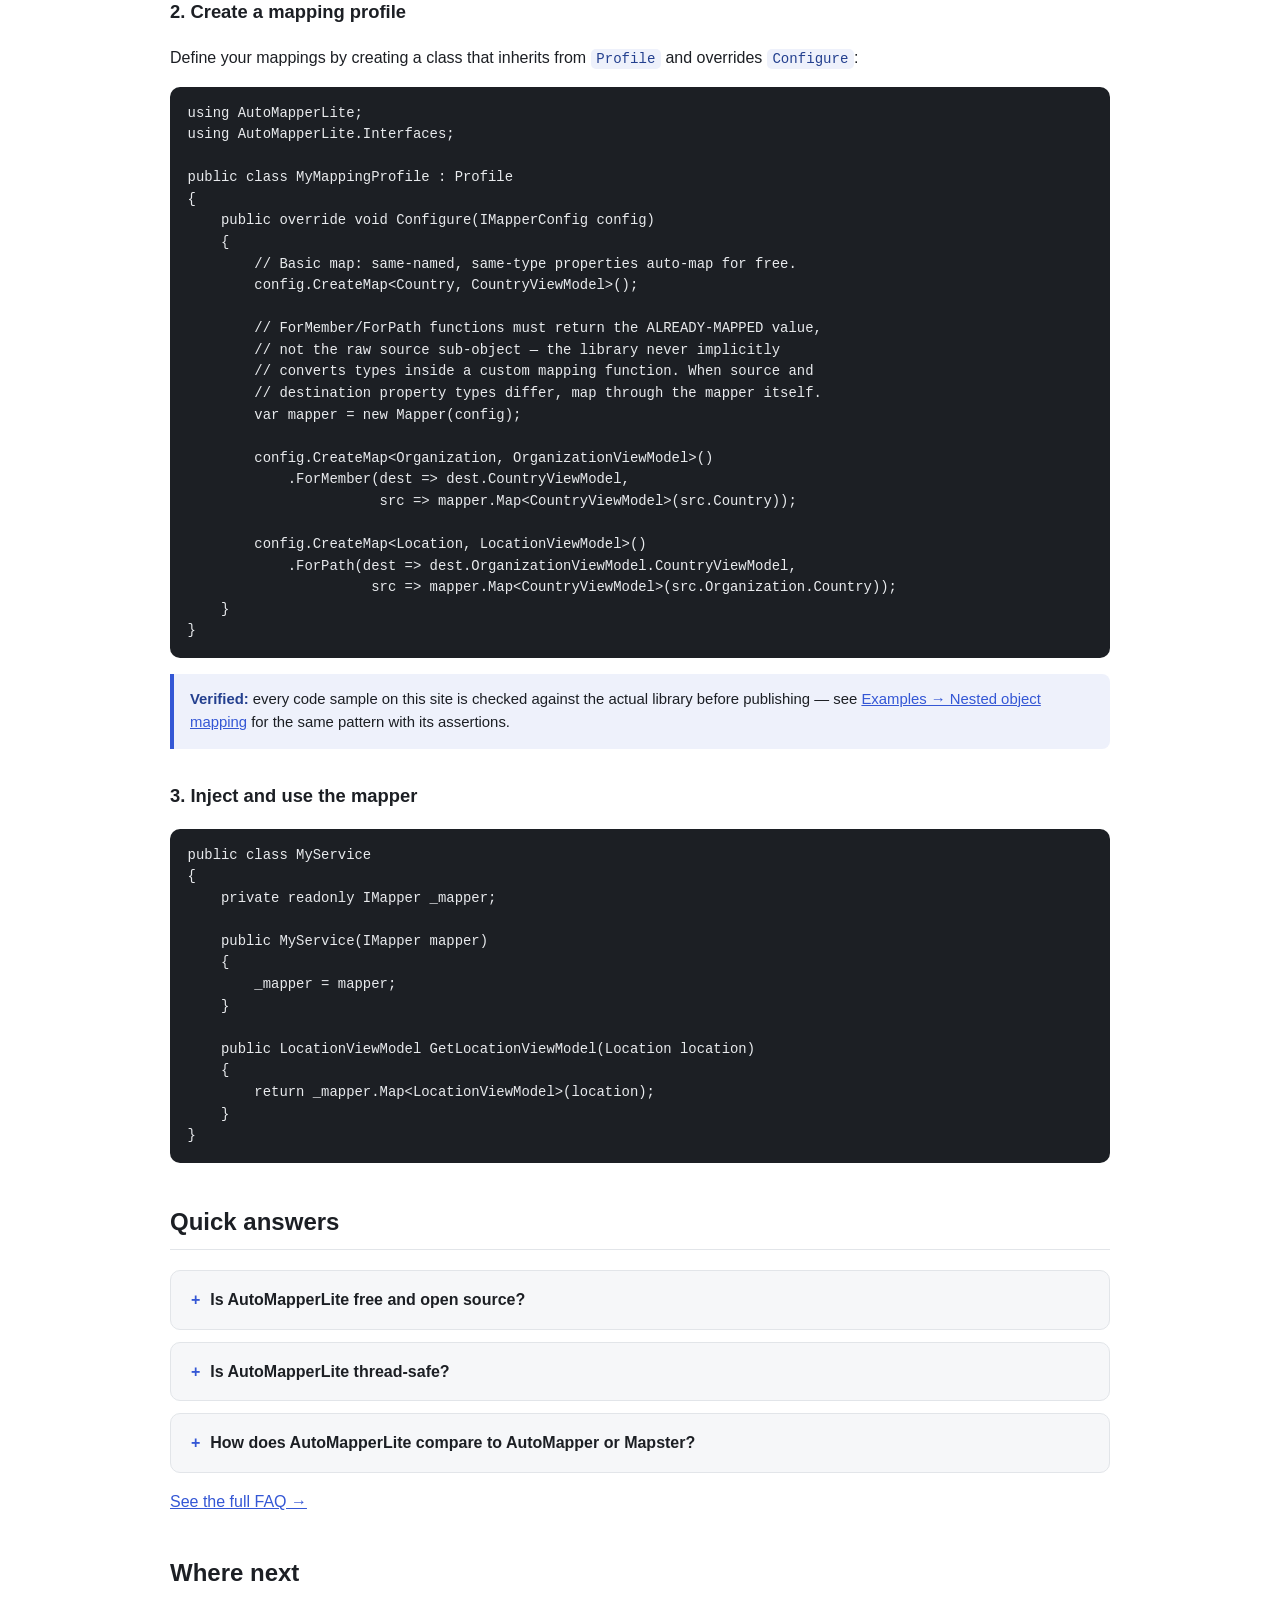
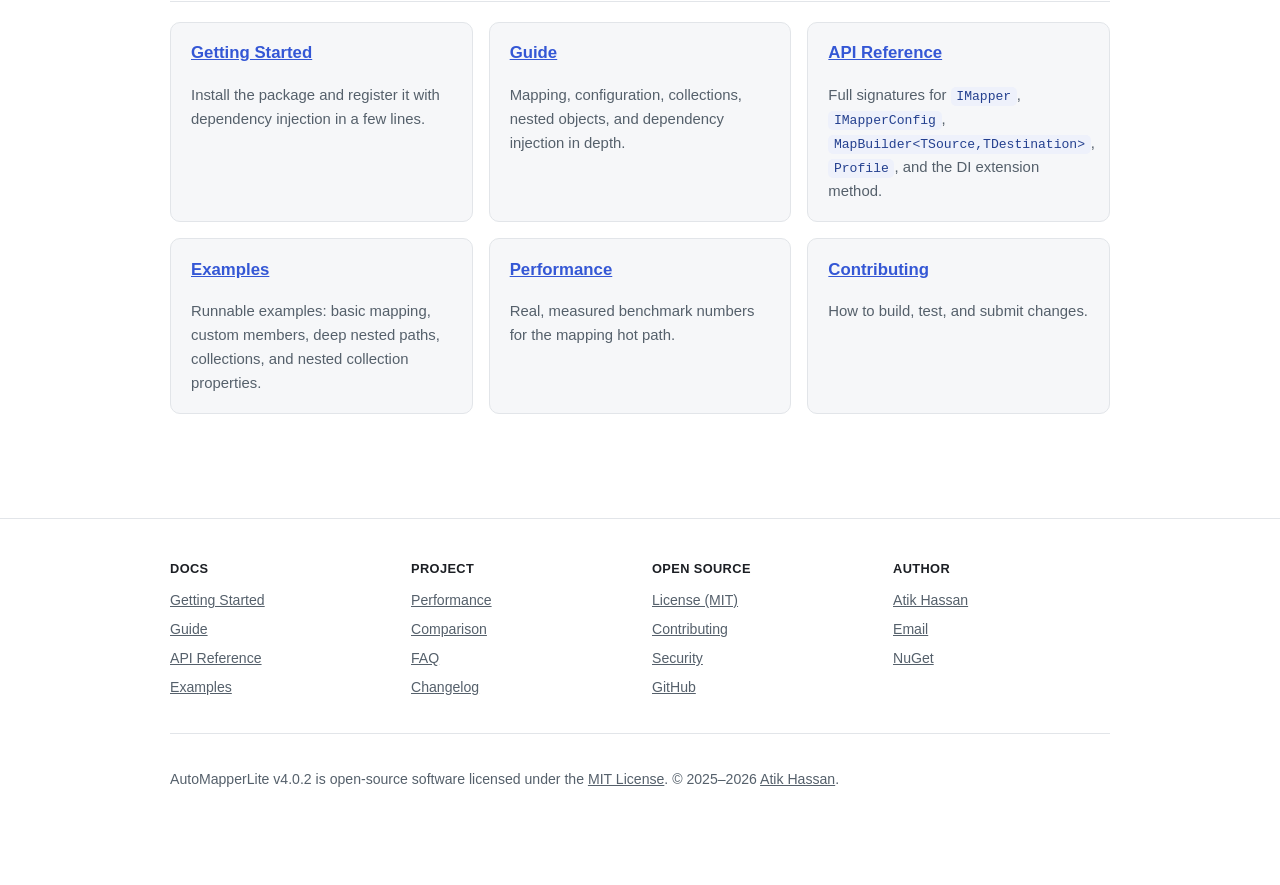
==== commit 014bc21f: "Release 4.0.2: fix test-tooling build breaks, real benchmarks, audit fixes Root-causes and fixes the" ====
--- a/docs/index.html
+++ b/docs/index.html
@@ -3,8 +3,8 @@
 <head>
 <meta charset="utf-8">
 <meta name="viewport" content="width=device-width, initial-scale=1">
-<title>AutoMapperLite — Lightweight, Fast Object Mapper for .NET</title>
-<meta name="description" content="AutoMapperLite is a lightweight, fast, reflection-based object mapper for .NET 6-10. MIT licensed, thread-safe alternative to AutoMapper for DTO mapping.">
+<title>AutoMapperLite — Lightweight .NET Object Mapper</title>
+<meta name="description" content="AutoMapperLite is a lightweight, reflection-based object mapper for .NET 6-10. MIT licensed, dependency-minimal alternative to AutoMapper for DTO mapping.">
 <link rel="canonical" href="https://automapperlite.atkhssn.info/">
 <meta name="robots" content="index, follow">
 
@@ -17,16 +17,16 @@
 
 <meta property="og:type" content="website">
 <meta property="og:site_name" content="AutoMapperLite">
-<meta property="og:title" content="AutoMapperLite — Lightweight, Fast Object Mapper for .NET">
-<meta property="og:description" content="A lightweight, fast, reflection-based object-to-object mapper for .NET 6-10. MIT licensed.">
+<meta property="og:title" content="AutoMapperLite — Lightweight .NET Object Mapper">
+<meta property="og:description" content="A lightweight, reflection-based object-to-object mapper for .NET 6-10. MIT licensed.">
 <meta property="og:url" content="https://automapperlite.atkhssn.info/">
 <meta property="og:image" content="https://automapperlite.atkhssn.info/assets/og-image.png">
 <meta property="og:image:width" content="1200">
 <meta property="og:image:height" content="630">
 
 <meta name="twitter:card" content="summary_large_image">
-<meta name="twitter:title" content="AutoMapperLite — Lightweight, Fast Object Mapper for .NET">
-<meta name="twitter:description" content="A lightweight, fast, reflection-based object-to-object mapper for .NET 6-10. MIT licensed.">
+<meta name="twitter:title" content="AutoMapperLite — Lightweight .NET Object Mapper">
+<meta name="twitter:description" content="A lightweight, reflection-based object-to-object mapper for .NET 6-10. MIT licensed.">
 <meta name="twitter:image" content="https://automapperlite.atkhssn.info/assets/twitter-card.png">
 
 <link rel="stylesheet" href="assets/styles.css">
@@ -38,7 +38,7 @@
   "name": "AutoMapperLite",
   "applicationCategory": "DeveloperApplication",
   "operatingSystem": ".NET 6.0, .NET 7.0, .NET 8.0, .NET 9.0, .NET 10.0",
-  "softwareVersion": "4.0.1",
+  "softwareVersion": "4.0.2",
   "url": "https://automapperlite.atkhssn.info",
   "downloadUrl": "https://www.nuget.org/packages/AutoMapperLite",
   "license": "https://github.com/atkhssn/AutoMapperLite/blob/main/LICENSE",
@@ -91,14 +91,14 @@
         AutoMapper installation.
       </p>
       <div class="badges">
-        <span class="badge">v4.0.1 — current release</span>
+        <span class="badge">v4.0.2 — current release</span>
         <span class="badge">MIT licensed</span>
         <span class="badge">net6.0 – net10.0</span>
         <span class="badge">Thread-safe</span>
       </div>
       <p style="color: var(--fg-muted); font-size: 0.88rem;">
         Created and maintained by <a href="https://atkhssn.info">Atik Hassan</a>.
-        Versions prior to 4.0.1 are deprecated — see the <a href="changelog.html">changelog</a>.
+        Versions prior to 4.0.2 are deprecated — see the <a href="changelog.html">changelog</a>.
       </p>
       <div class="cta-row">
         <a class="btn btn-primary" href="#quick-start">Quick Start</a>
@@ -111,7 +111,7 @@
       <h2>Features</h2>
       <div class="card-grid">
         <div class="card">
-          <h3>Simple &amp; fast</h3>
+          <h3>Zero-config auto-mapping</h3>
           <p>Auto-maps same-named, same-type properties with no configuration.</p>
         </div>
         <div class="card">
@@ -140,7 +140,7 @@
     <section id="installation">
       <h2>Installation</h2>
       <p>Install the NuGet package in your project:</p>
-      <pre><code>dotnet add package AutoMapperLite --version 4.0.1</code></pre>
+      <pre><code>dotnet add package AutoMapperLite --version 4.0.2</code></pre>
       <p>Targets <code>net6.0</code>, <code>net7.0</code>, <code>net8.0</code>, <code>net9.0</code>, and <code>net10.0</code>.</p>
     </section>
 
@@ -301,7 +301,7 @@
     </div>
     <div class="footer-bottom">
       <p>
-        AutoMapperLite v4.0.1 is open-source software licensed under the <a href="https://github.com/atkhssn/AutoMapperLite/blob/main/LICENSE">MIT License</a>.
+        AutoMapperLite v4.0.2 is open-source software licensed under the <a href="https://github.com/atkhssn/AutoMapperLite/blob/main/LICENSE">MIT License</a>.
         © 2025–2026 <a href="https://atkhssn.info">Atik Hassan</a>.
       </p>
     </div>
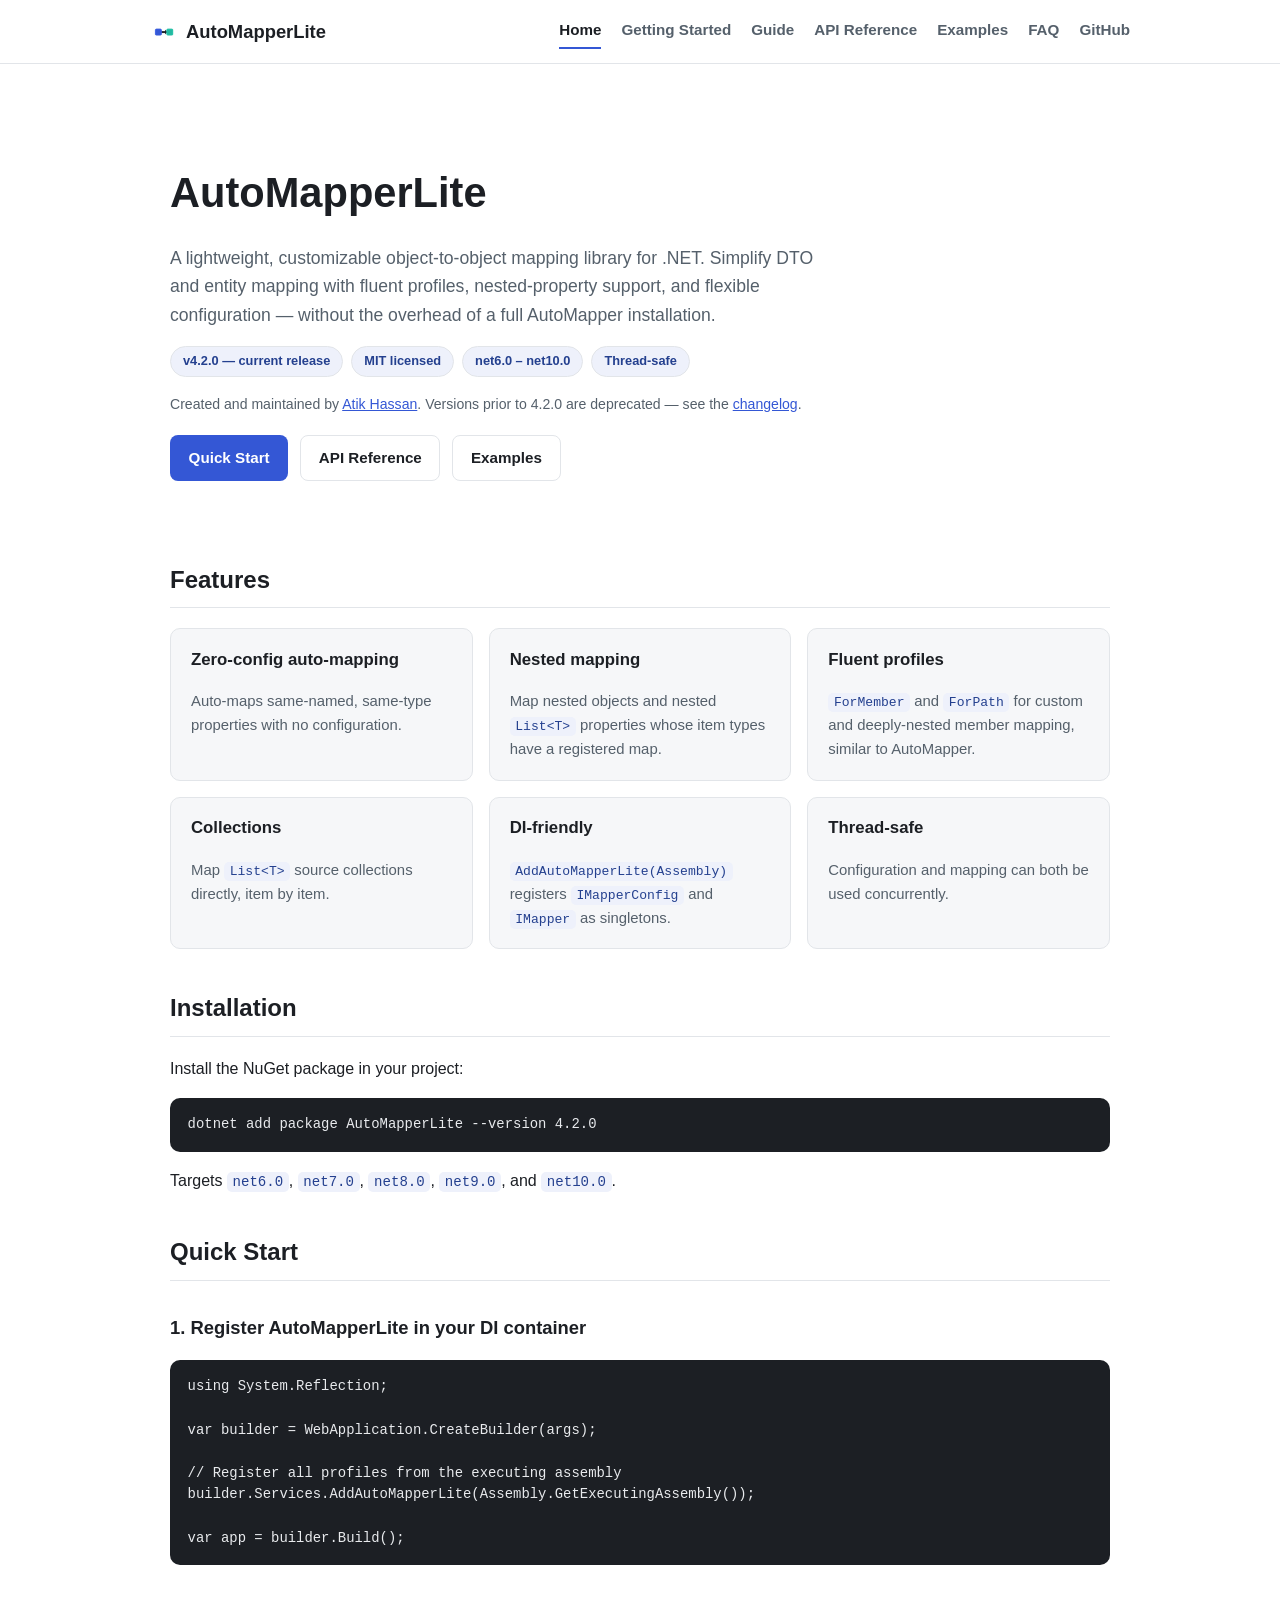
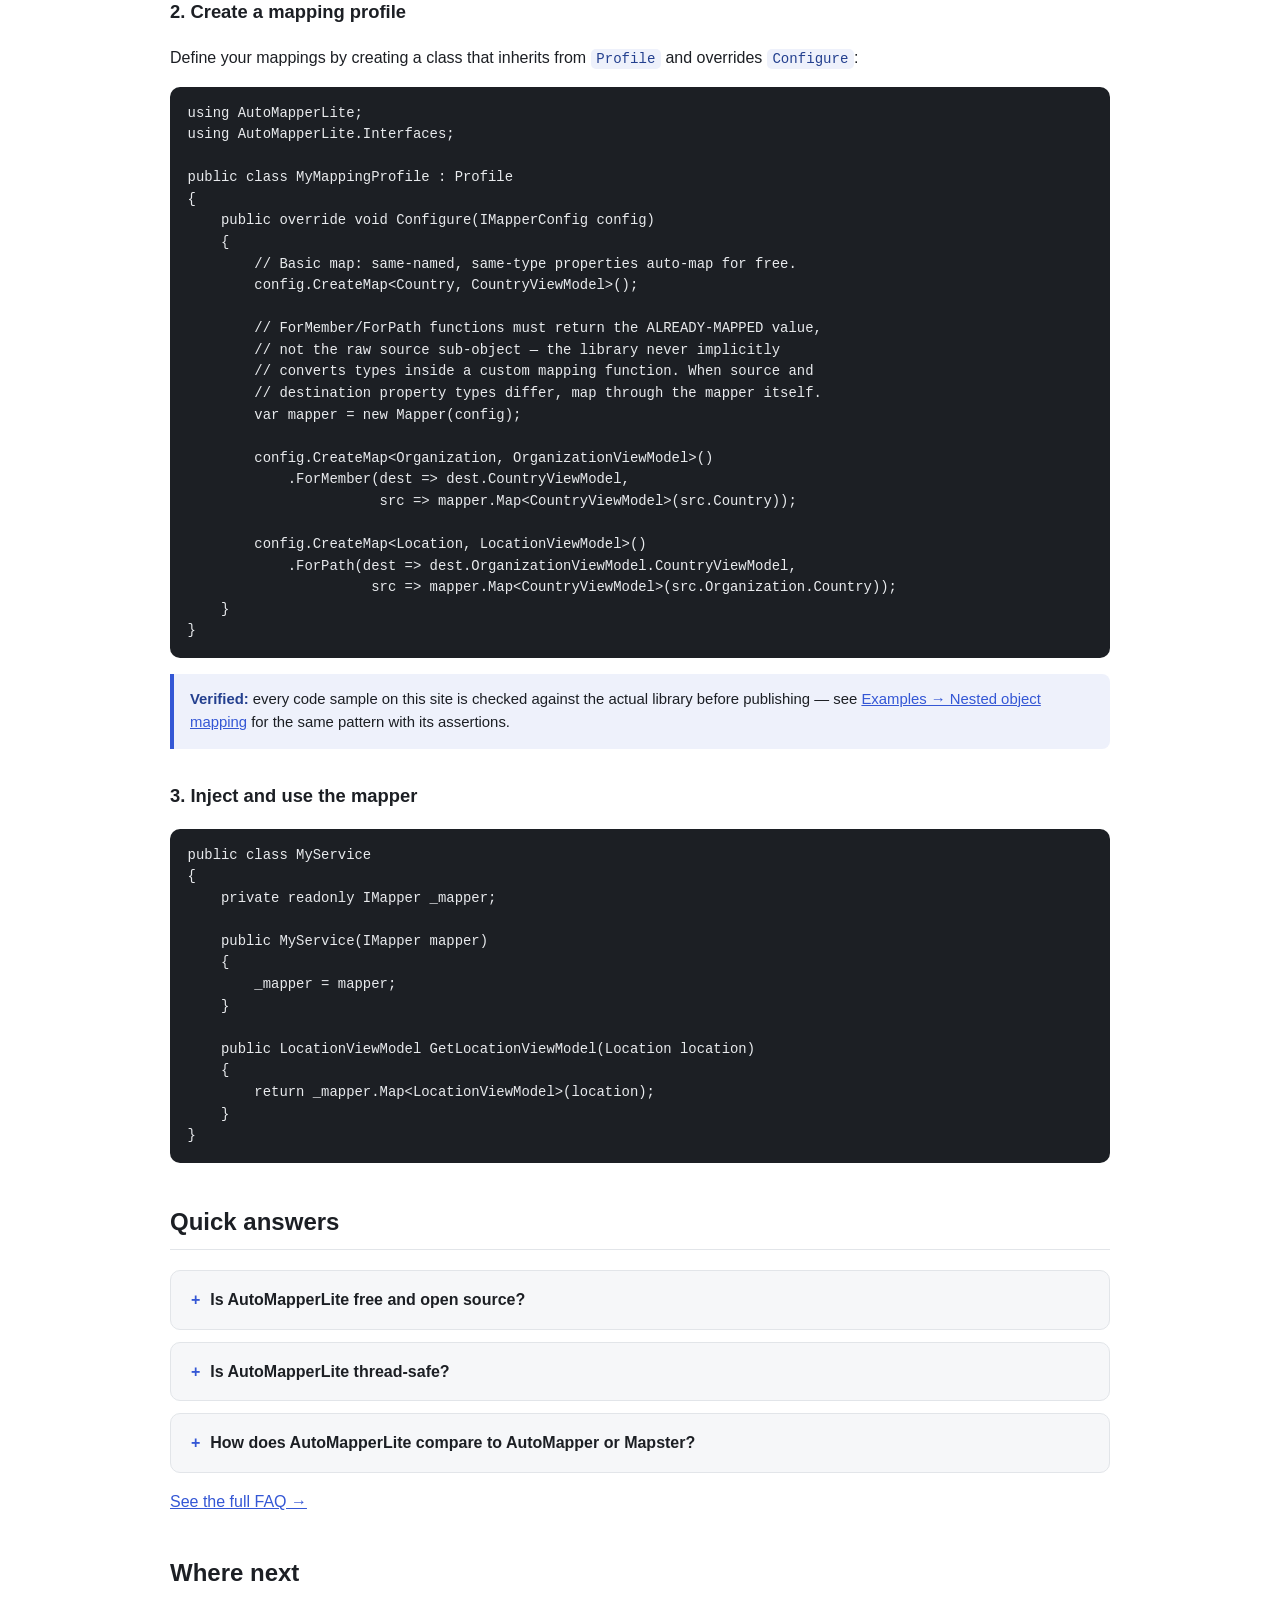
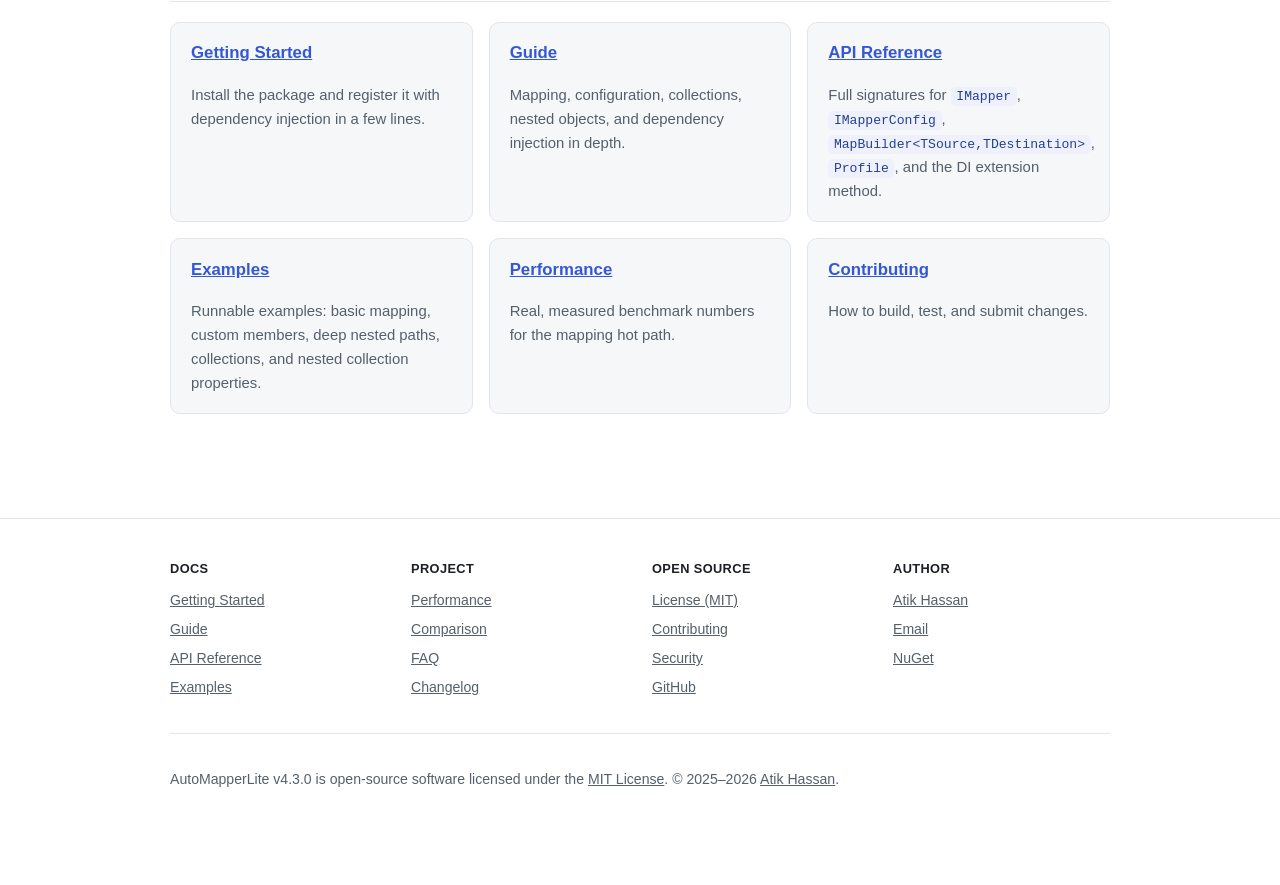
==== commit bda95a1c: "Release 4.3.0: compiled mapping-plan dispatch redesign + closure-allocation fix Compiles each source" ====
--- a/docs/index.html
+++ b/docs/index.html
@@ -4,7 +4,7 @@
 <meta charset="utf-8">
 <meta name="viewport" content="width=device-width, initial-scale=1">
 <title>AutoMapperLite — Lightweight .NET Object Mapper</title>
-<meta name="description" content="AutoMapperLite is a lightweight, reflection-based object mapper for .NET 6-10. MIT licensed, dependency-minimal alternative to AutoMapper for DTO mapping.">
+<meta name="description" content="AutoMapperLite is a lightweight .NET object mapper that compiles each mapping into a cached delegate. MIT licensed alternative to AutoMapper.">
 <link rel="canonical" href="https://automapperlite.atkhssn.info/">
 <meta name="robots" content="index, follow">
 
@@ -18,7 +18,7 @@
 <meta property="og:type" content="website">
 <meta property="og:site_name" content="AutoMapperLite">
 <meta property="og:title" content="AutoMapperLite — Lightweight .NET Object Mapper">
-<meta property="og:description" content="A lightweight, reflection-based object-to-object mapper for .NET 6-10. MIT licensed.">
+<meta property="og:description" content="A lightweight, expression-compiled object mapper for .NET 6-10. MIT licensed.">
 <meta property="og:url" content="https://automapperlite.atkhssn.info/">
 <meta property="og:image" content="https://automapperlite.atkhssn.info/assets/og-image.png">
 <meta property="og:image:width" content="1200">
@@ -26,7 +26,7 @@
 
 <meta name="twitter:card" content="summary_large_image">
 <meta name="twitter:title" content="AutoMapperLite — Lightweight .NET Object Mapper">
-<meta name="twitter:description" content="A lightweight, reflection-based object-to-object mapper for .NET 6-10. MIT licensed.">
+<meta name="twitter:description" content="A lightweight, expression-compiled object mapper for .NET 6-10. MIT licensed.">
 <meta name="twitter:image" content="https://automapperlite.atkhssn.info/assets/twitter-card.png">
 
 <link rel="stylesheet" href="assets/styles.css">
@@ -38,13 +38,13 @@
   "name": "AutoMapperLite",
   "applicationCategory": "DeveloperApplication",
   "operatingSystem": ".NET 6.0, .NET 7.0, .NET 8.0, .NET 9.0, .NET 10.0",
-  "softwareVersion": "4.0.2",
+  "softwareVersion": "4.2.0",
   "url": "https://automapperlite.atkhssn.info",
   "downloadUrl": "https://www.nuget.org/packages/AutoMapperLite",
   "license": "https://github.com/atkhssn/AutoMapperLite/blob/main/LICENSE",
   "codeRepository": "https://github.com/atkhssn/AutoMapperLite",
   "isAccessibleForFree": true,
-  "description": "A lightweight, reflection-based object-to-object mapper for .NET.",
+  "description": "A lightweight object-to-object mapper for .NET that compiles each mapping into a cached delegate.",
   "author": {
     "@type": "Person",
     "name": "Atik Hassan",
@@ -91,14 +91,14 @@
         AutoMapper installation.
       </p>
       <div class="badges">
-        <span class="badge">v4.0.2 — current release</span>
+        <span class="badge">v4.2.0 — current release</span>
         <span class="badge">MIT licensed</span>
         <span class="badge">net6.0 – net10.0</span>
         <span class="badge">Thread-safe</span>
       </div>
       <p style="color: var(--fg-muted); font-size: 0.88rem;">
         Created and maintained by <a href="https://atkhssn.info">Atik Hassan</a>.
-        Versions prior to 4.0.2 are deprecated — see the <a href="changelog.html">changelog</a>.
+        Versions prior to 4.2.0 are deprecated — see the <a href="changelog.html">changelog</a>.
       </p>
       <div class="cta-row">
         <a class="btn btn-primary" href="#quick-start">Quick Start</a>
@@ -140,7 +140,7 @@
     <section id="installation">
       <h2>Installation</h2>
       <p>Install the NuGet package in your project:</p>
-      <pre><code>dotnet add package AutoMapperLite --version 4.0.2</code></pre>
+      <pre><code>dotnet add package AutoMapperLite --version 4.2.0</code></pre>
       <p>Targets <code>net6.0</code>, <code>net7.0</code>, <code>net8.0</code>, <code>net9.0</code>, and <code>net10.0</code>.</p>
     </section>
 
@@ -223,7 +223,7 @@
       </details>
       <details class="faq-item">
         <summary>How does AutoMapperLite compare to AutoMapper or Mapster?</summary>
-        <div class="faq-answer">AutoMapperLite trades some flexibility (no LINQ projection, no runtime IL/expression compilation) for a much smaller footprint. See the full <a href="comparison.html">comparison</a>.</div>
+        <div class="faq-answer">AutoMapperLite trades some flexibility (no LINQ projection, no convention/coercion engine) for a much smaller footprint. Like AutoMapper and Mapster, it compiles each configured type pair into a cached delegate rather than mapping via raw reflection — but it's still slower than both on warm, repeated calls, especially collections. See the full <a href="comparison.html">comparison</a> and <a href="performance.html">performance</a> pages.</div>
       </details>
       <p><a href="faq.html">See the full FAQ →</a></p>
     </section>
@@ -301,7 +301,7 @@
     </div>
     <div class="footer-bottom">
       <p>
-        AutoMapperLite v4.0.2 is open-source software licensed under the <a href="https://github.com/atkhssn/AutoMapperLite/blob/main/LICENSE">MIT License</a>.
+        AutoMapperLite v4.3.0 is open-source software licensed under the <a href="https://github.com/atkhssn/AutoMapperLite/blob/main/LICENSE">MIT License</a>.
         © 2025–2026 <a href="https://atkhssn.info">Atik Hassan</a>.
       </p>
     </div>
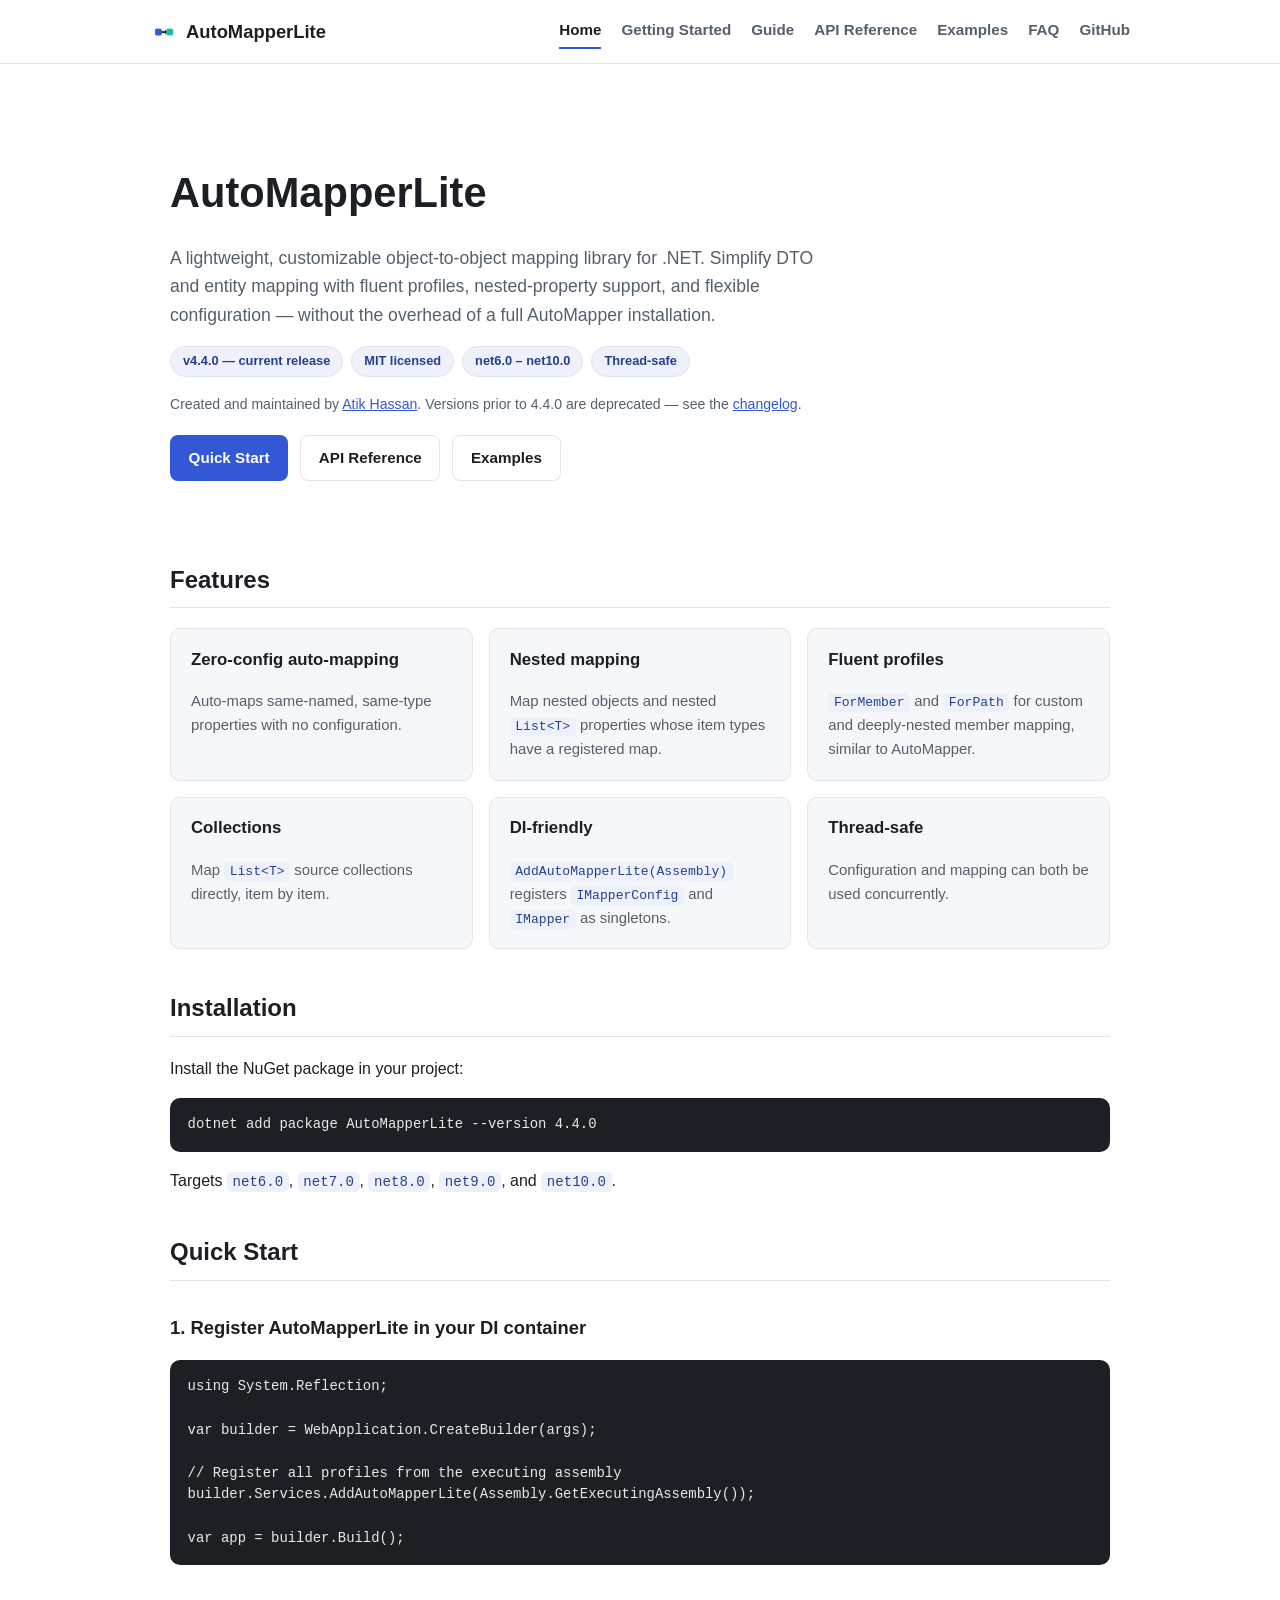
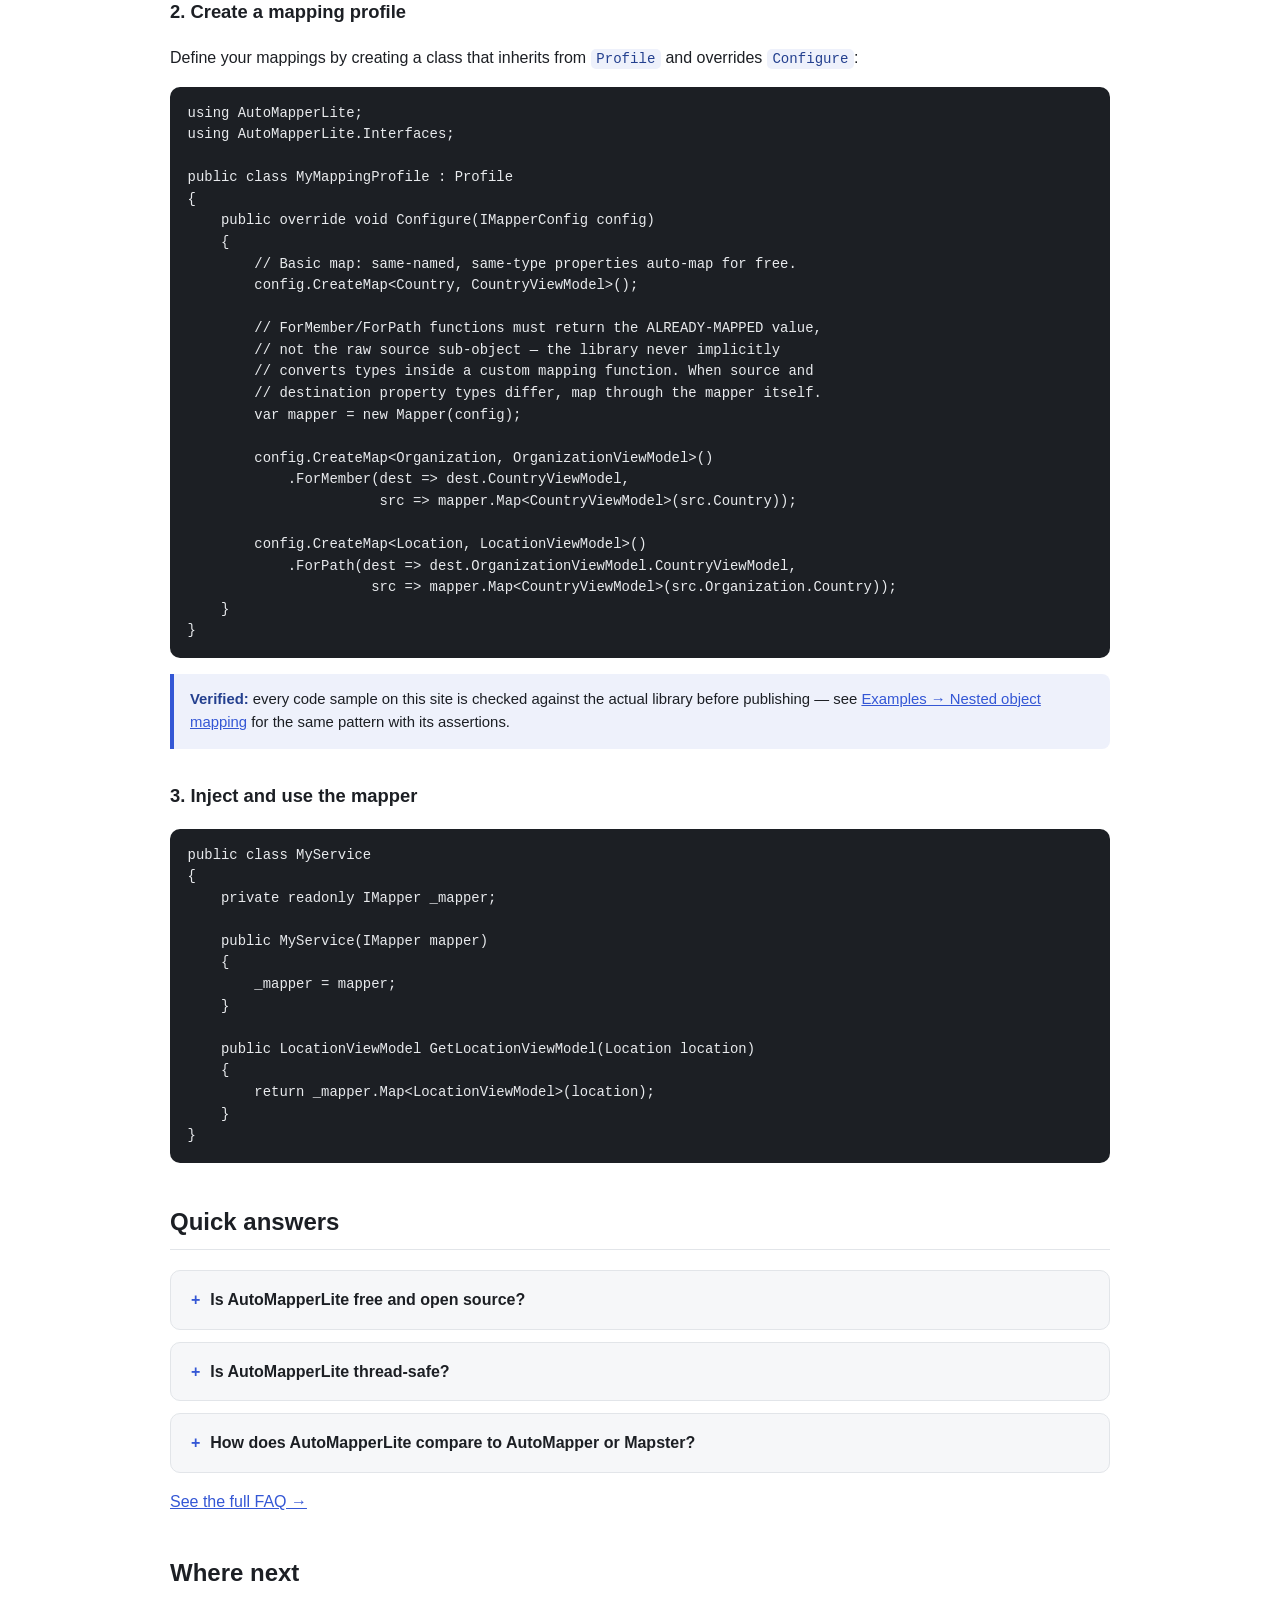
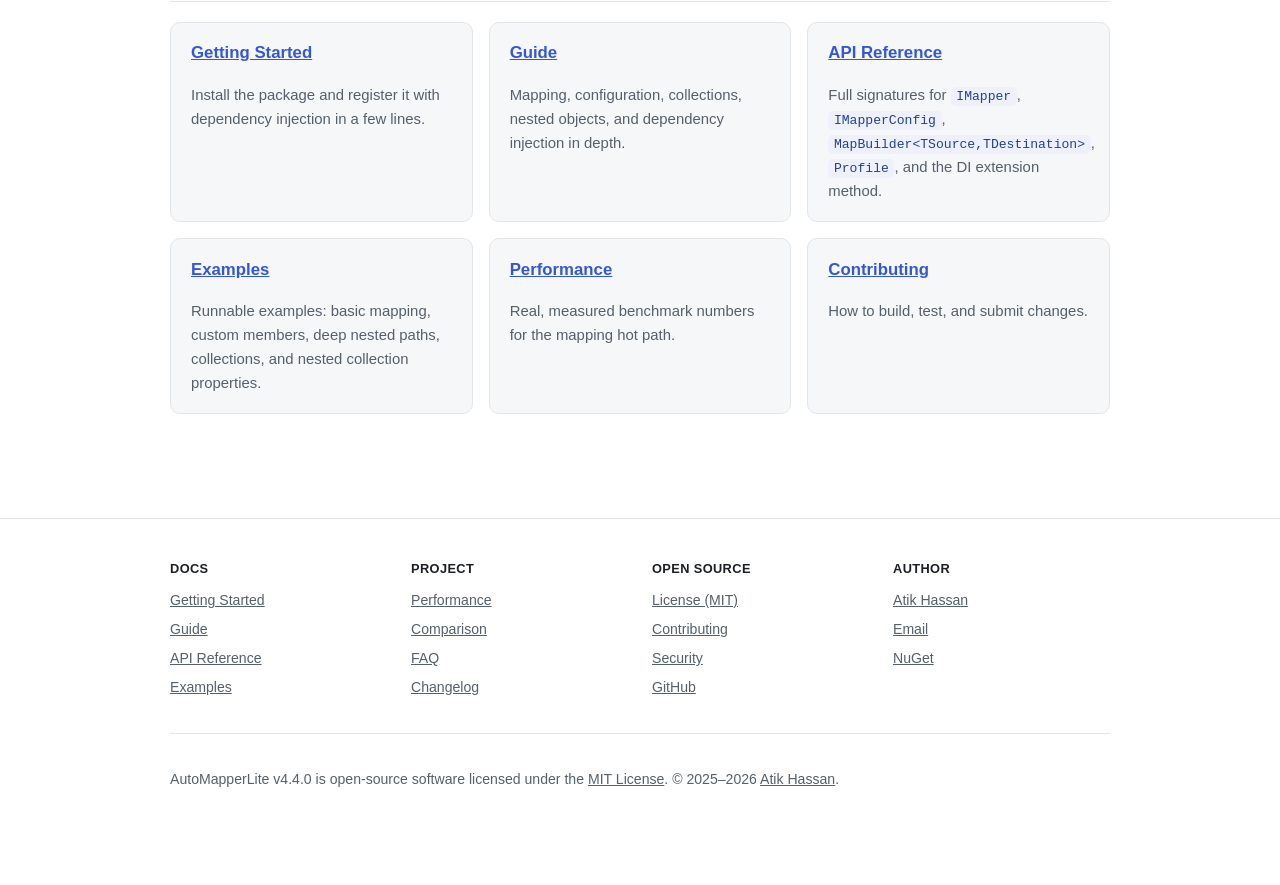
==== commit 53d3de20: "Release 4.4.0: broader collection destinations + release history correction Adds T[], IList<T>, ICol" ====
--- a/docs/index.html
+++ b/docs/index.html
@@ -38,7 +38,7 @@
   "name": "AutoMapperLite",
   "applicationCategory": "DeveloperApplication",
   "operatingSystem": ".NET 6.0, .NET 7.0, .NET 8.0, .NET 9.0, .NET 10.0",
-  "softwareVersion": "4.2.0",
+  "softwareVersion": "4.4.0",
   "url": "https://automapperlite.atkhssn.info",
   "downloadUrl": "https://www.nuget.org/packages/AutoMapperLite",
   "license": "https://github.com/atkhssn/AutoMapperLite/blob/main/LICENSE",
@@ -91,14 +91,14 @@
         AutoMapper installation.
       </p>
       <div class="badges">
-        <span class="badge">v4.2.0 — current release</span>
+        <span class="badge">v4.4.0 — current release</span>
         <span class="badge">MIT licensed</span>
         <span class="badge">net6.0 – net10.0</span>
         <span class="badge">Thread-safe</span>
       </div>
       <p style="color: var(--fg-muted); font-size: 0.88rem;">
         Created and maintained by <a href="https://atkhssn.info">Atik Hassan</a>.
-        Versions prior to 4.2.0 are deprecated — see the <a href="changelog.html">changelog</a>.
+        Versions prior to 4.4.0 are deprecated — see the <a href="changelog.html">changelog</a>.
       </p>
       <div class="cta-row">
         <a class="btn btn-primary" href="#quick-start">Quick Start</a>
@@ -140,7 +140,7 @@
     <section id="installation">
       <h2>Installation</h2>
       <p>Install the NuGet package in your project:</p>
-      <pre><code>dotnet add package AutoMapperLite --version 4.2.0</code></pre>
+      <pre><code>dotnet add package AutoMapperLite --version 4.4.0</code></pre>
       <p>Targets <code>net6.0</code>, <code>net7.0</code>, <code>net8.0</code>, <code>net9.0</code>, and <code>net10.0</code>.</p>
     </section>
 
@@ -301,7 +301,7 @@
     </div>
     <div class="footer-bottom">
       <p>
-        AutoMapperLite v4.3.0 is open-source software licensed under the <a href="https://github.com/atkhssn/AutoMapperLite/blob/main/LICENSE">MIT License</a>.
+        AutoMapperLite v4.4.0 is open-source software licensed under the <a href="https://github.com/atkhssn/AutoMapperLite/blob/main/LICENSE">MIT License</a>.
         © 2025–2026 <a href="https://atkhssn.info">Atik Hassan</a>.
       </p>
     </div>
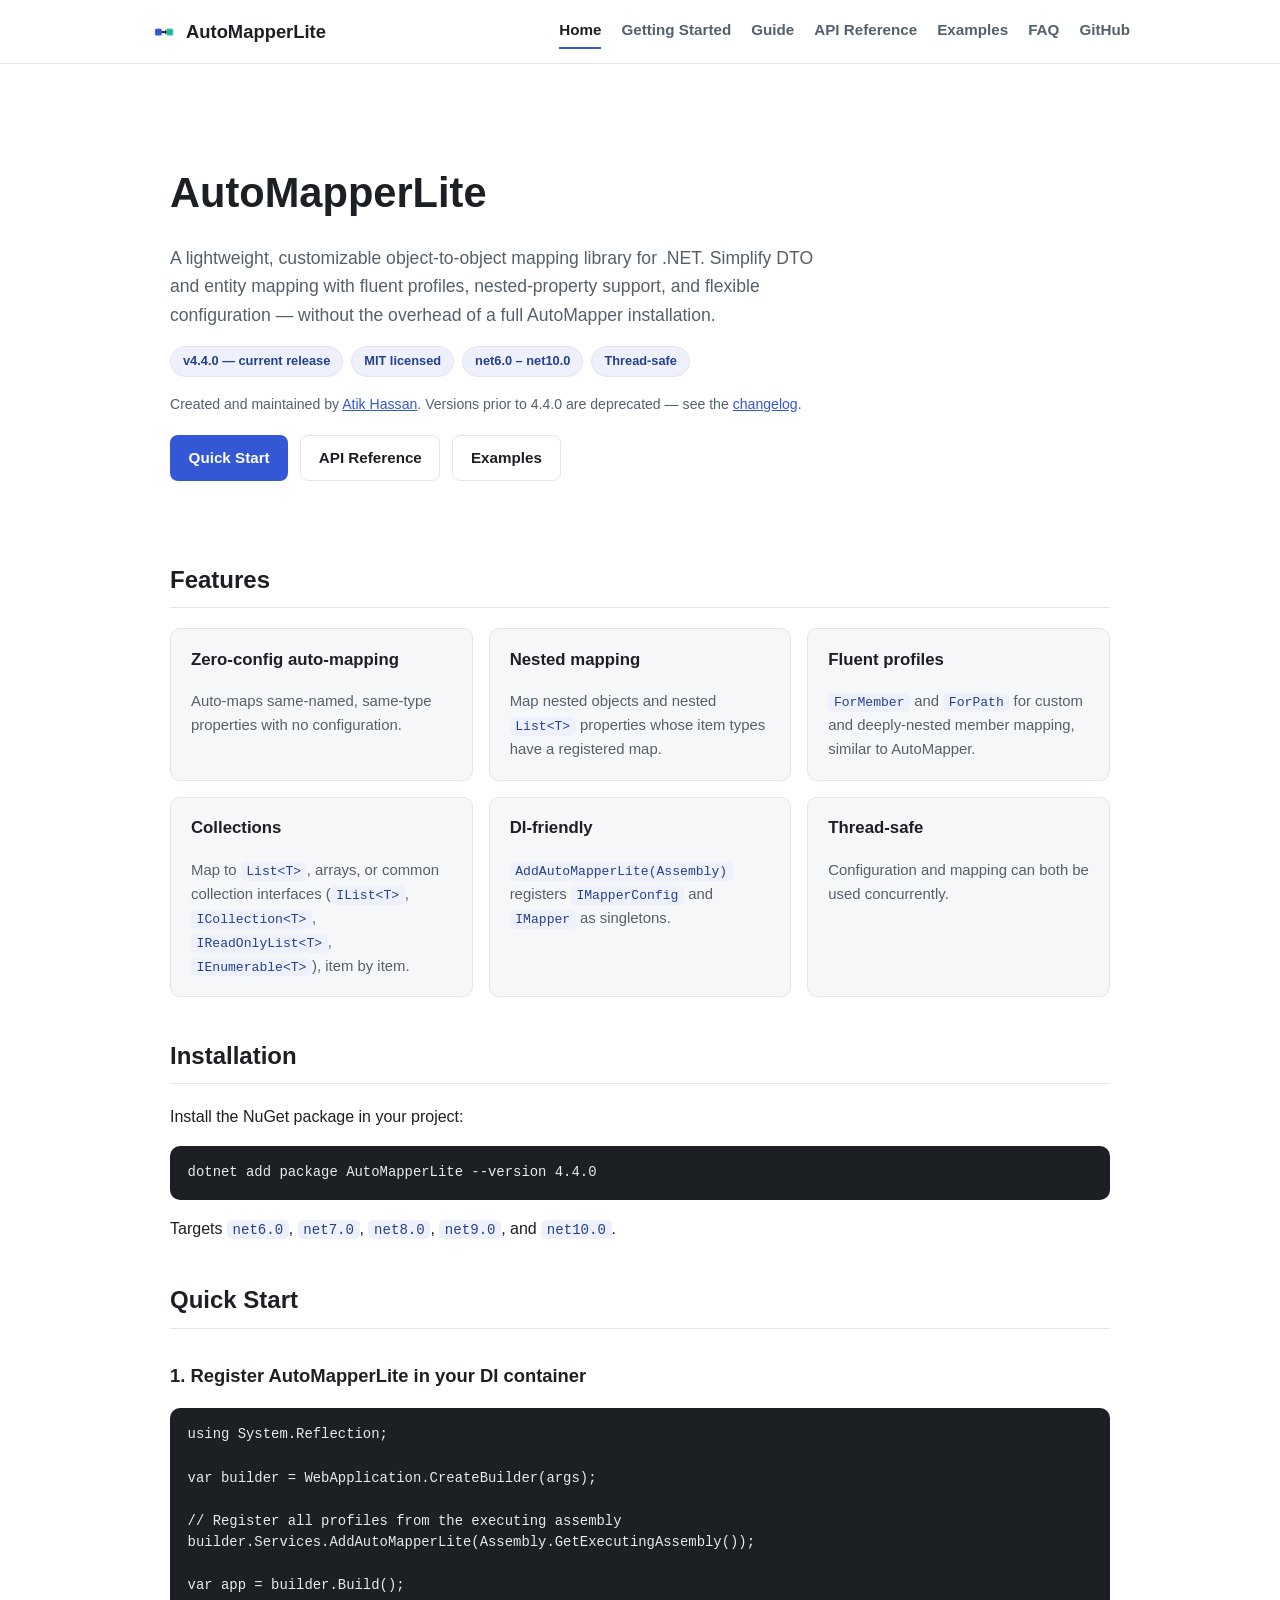
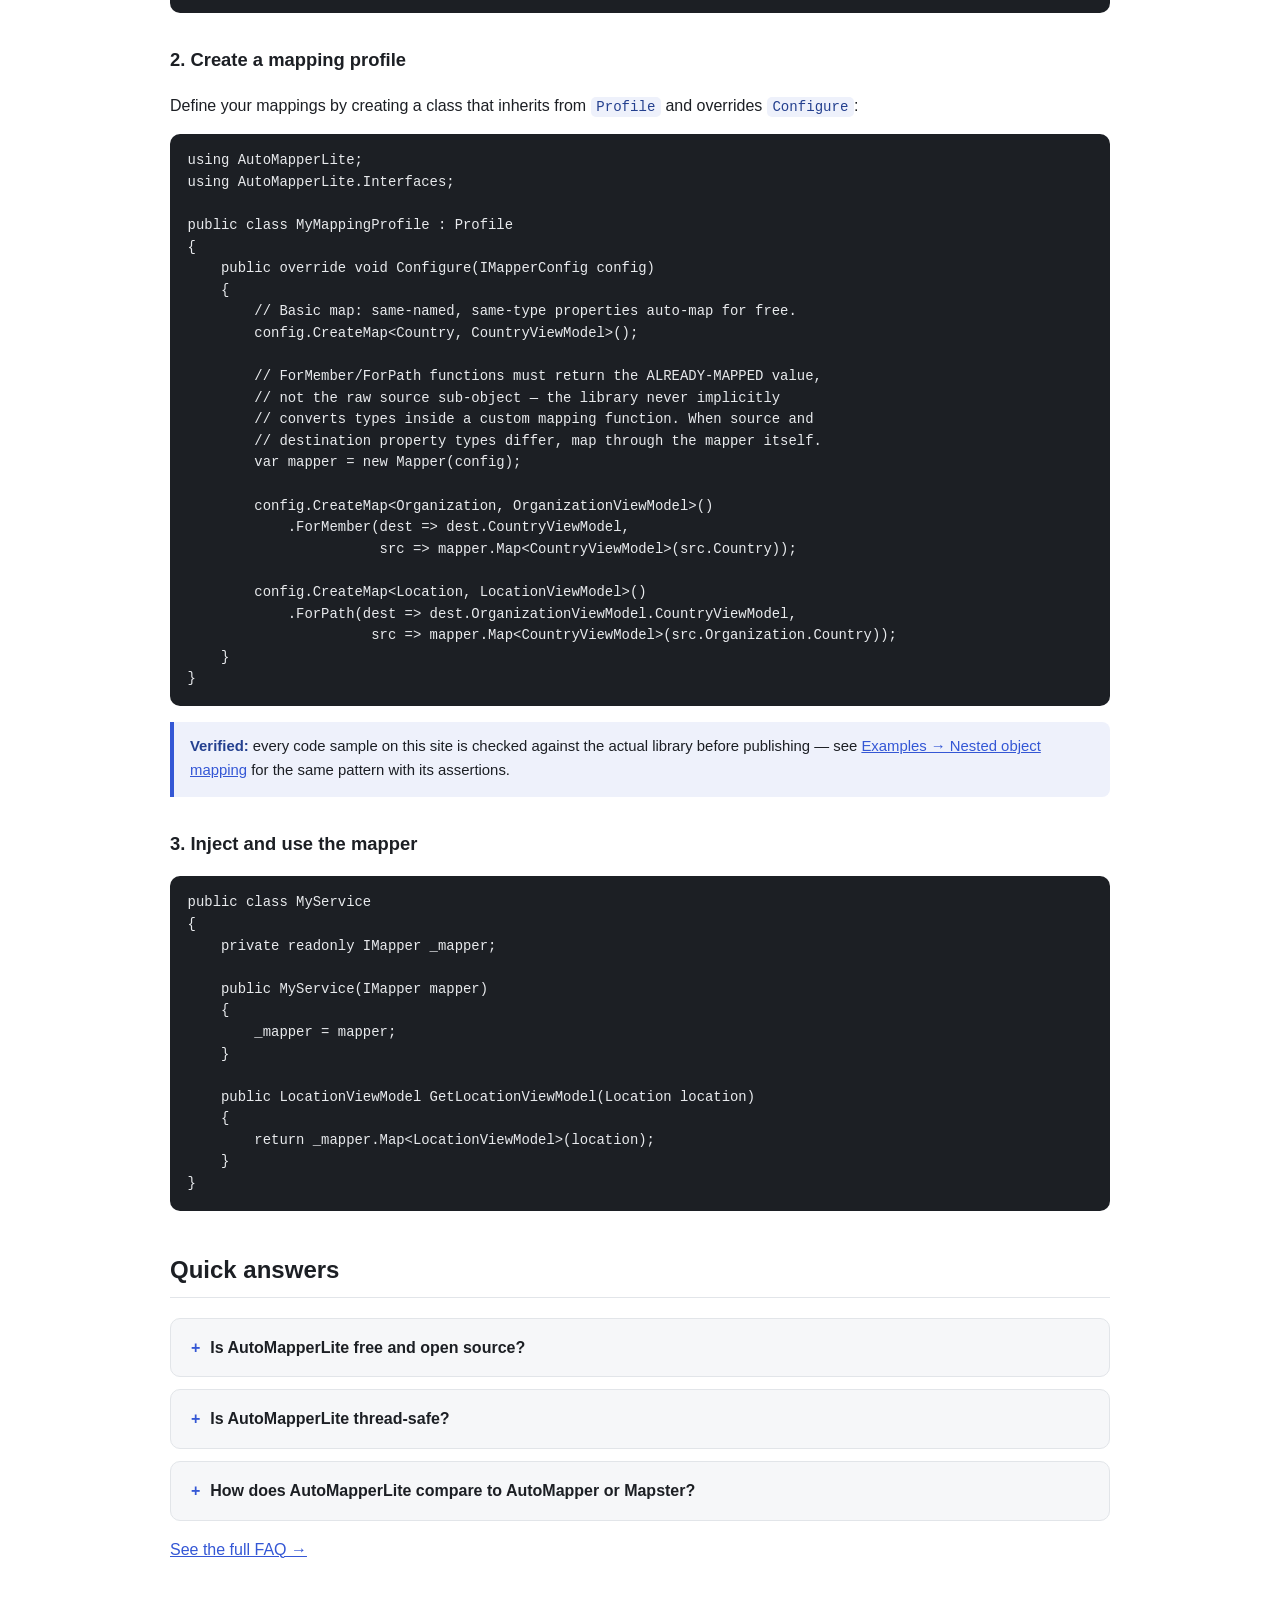
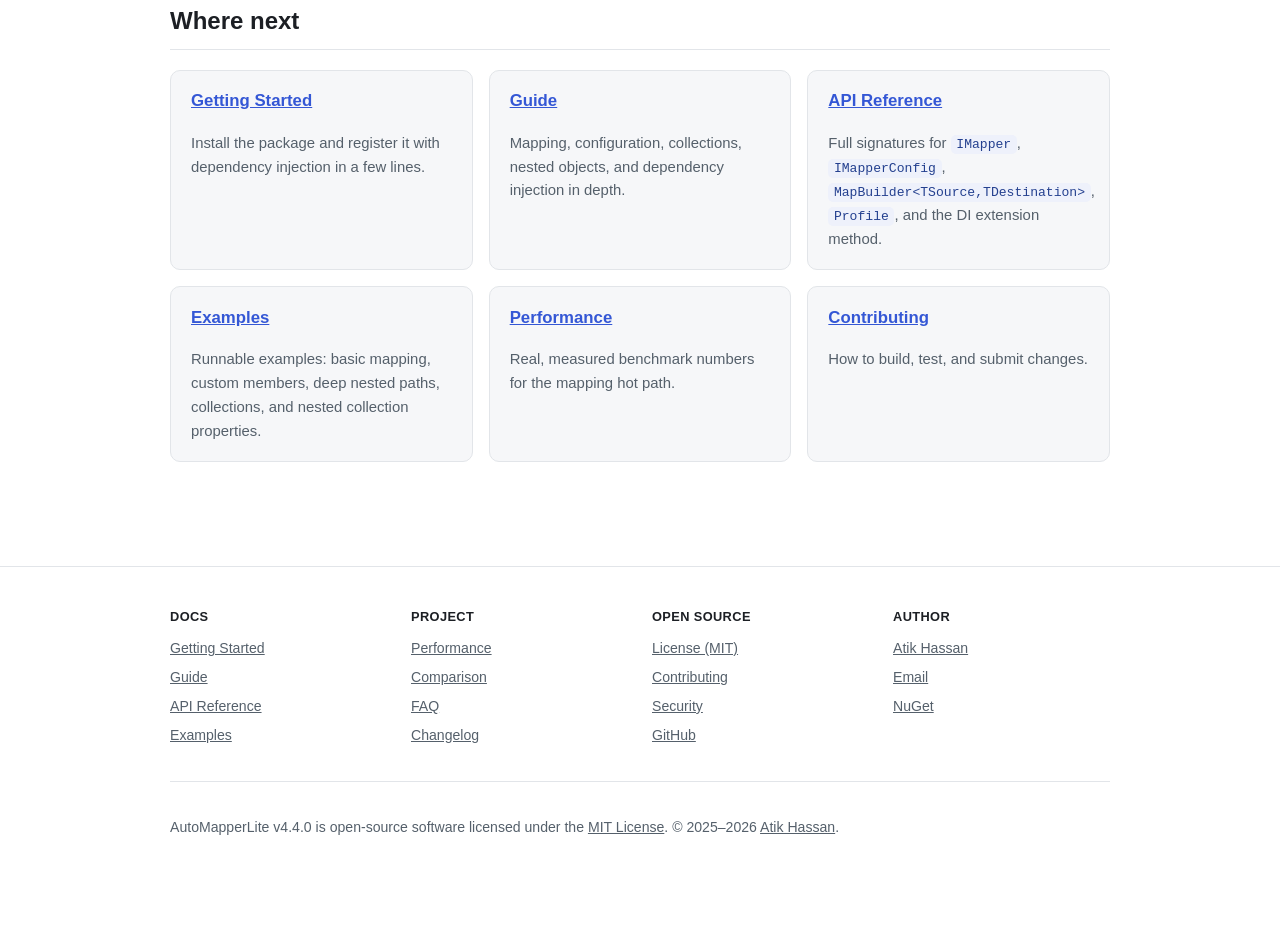
==== commit 4e769846: "perf: eliminate collection-loop enumerator boxing, add typed collection API Adds Map<TSource,TDestin" ====
--- a/docs/index.html
+++ b/docs/index.html
@@ -124,7 +124,7 @@
         </div>
         <div class="card">
           <h3>Collections</h3>
-          <p>Map <code>List&lt;T&gt;</code> source collections directly, item by item.</p>
+          <p>Map to <code>List&lt;T&gt;</code>, arrays, or common collection interfaces (<code>IList&lt;T&gt;</code>, <code>ICollection&lt;T&gt;</code>, <code>IReadOnlyList&lt;T&gt;</code>, <code>IEnumerable&lt;T&gt;</code>), item by item.</p>
         </div>
         <div class="card">
           <h3>DI-friendly</h3>
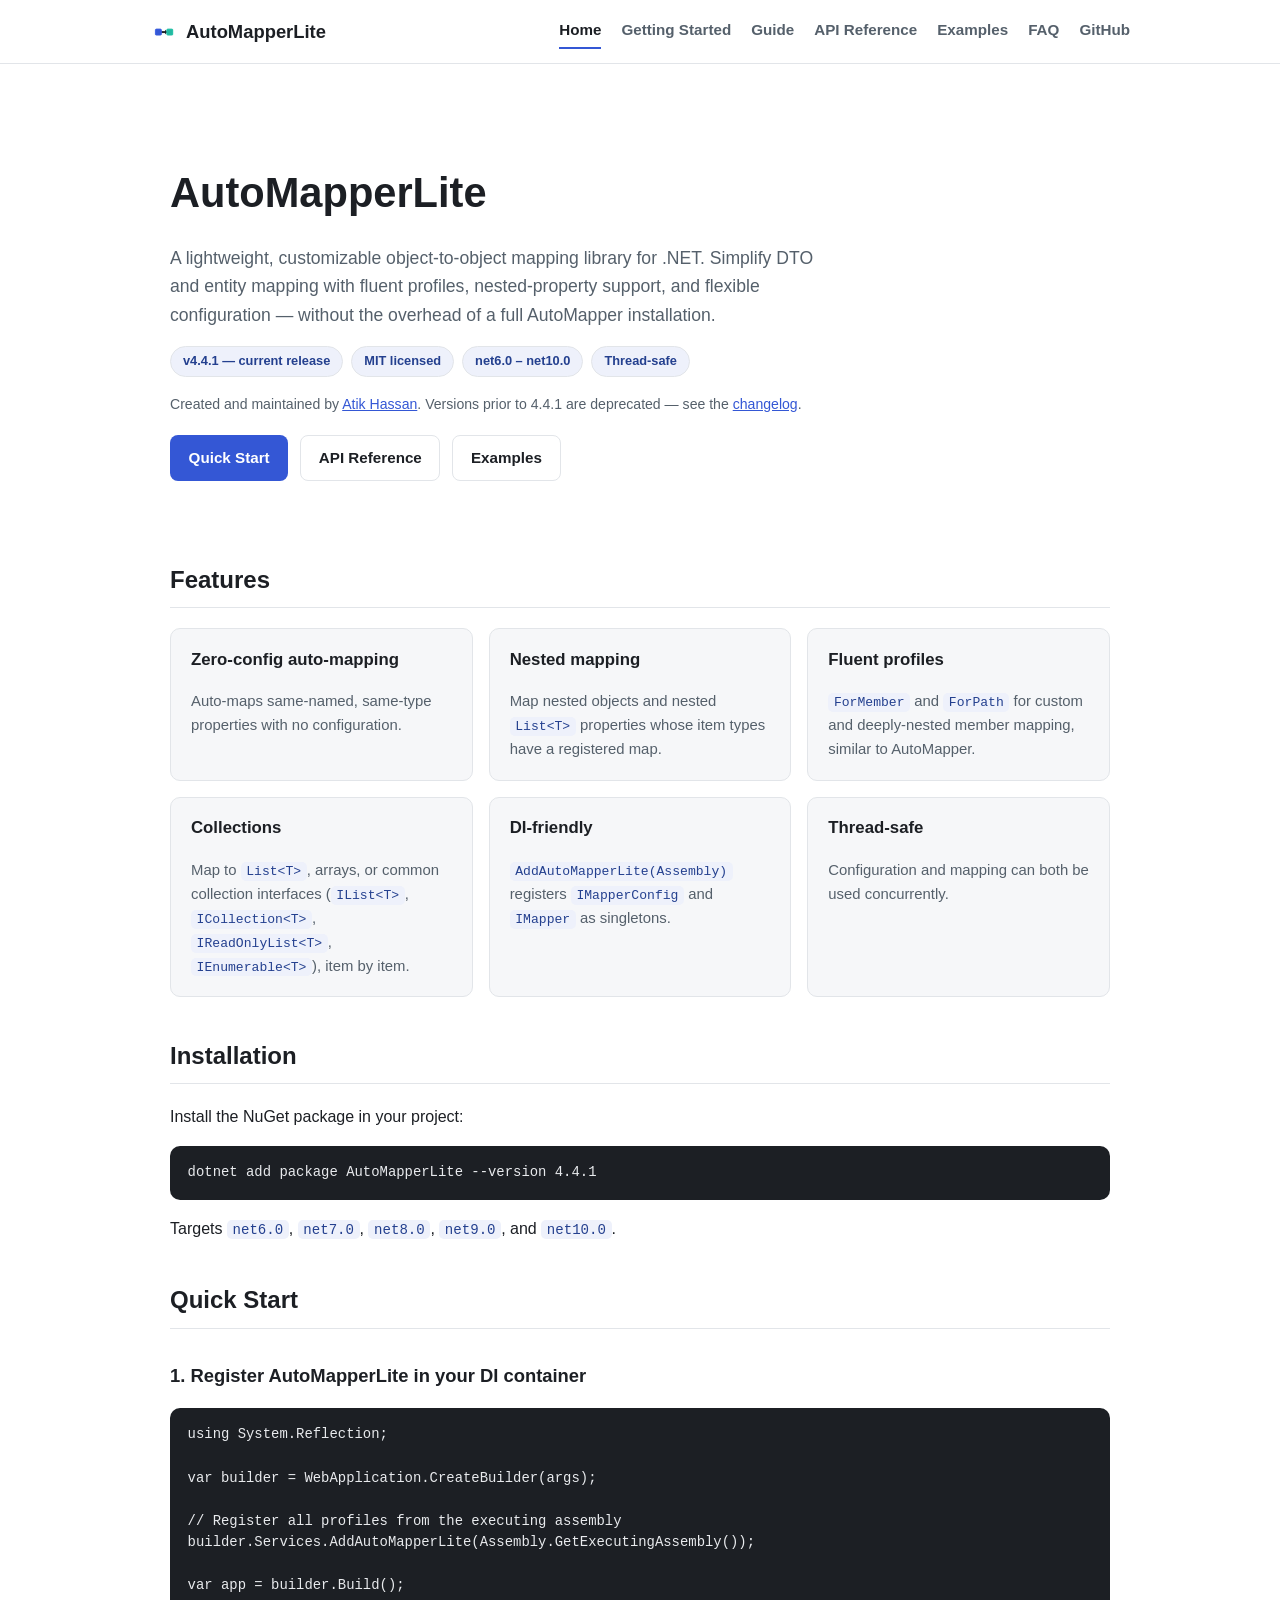
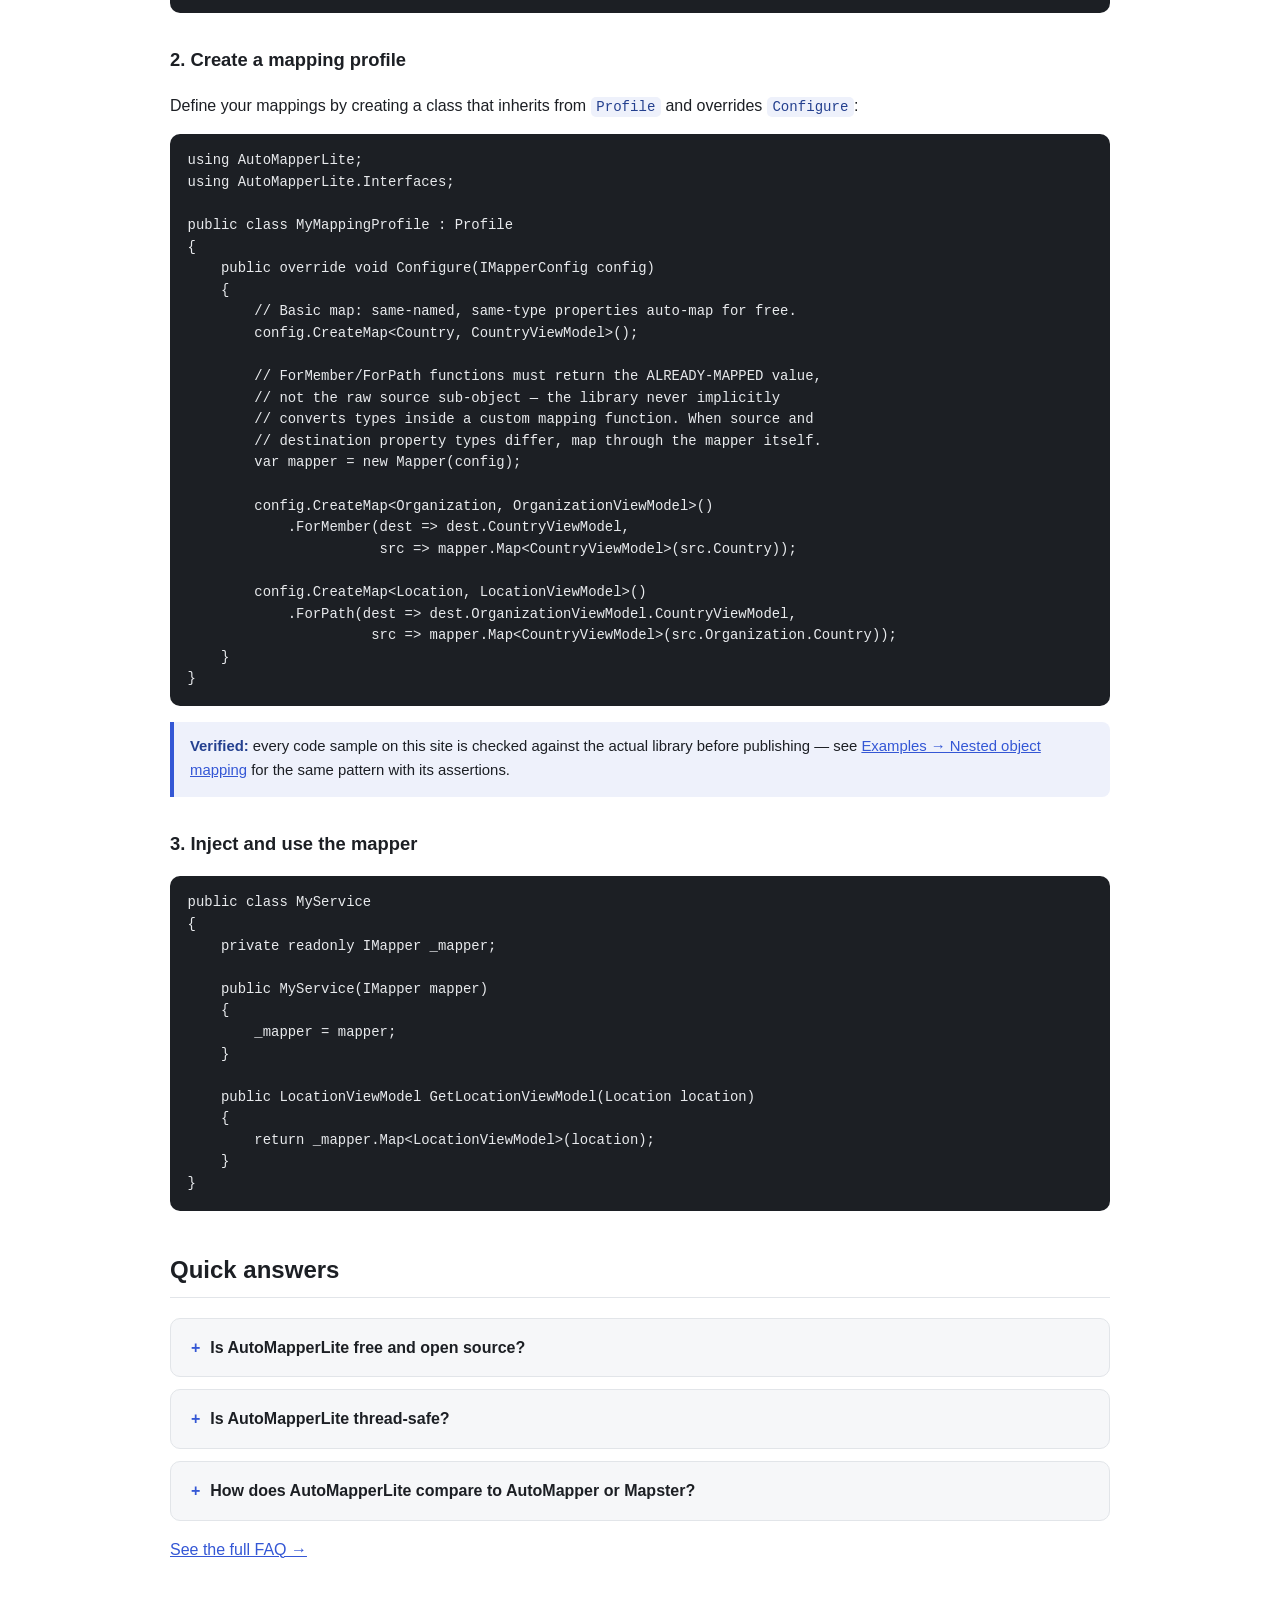
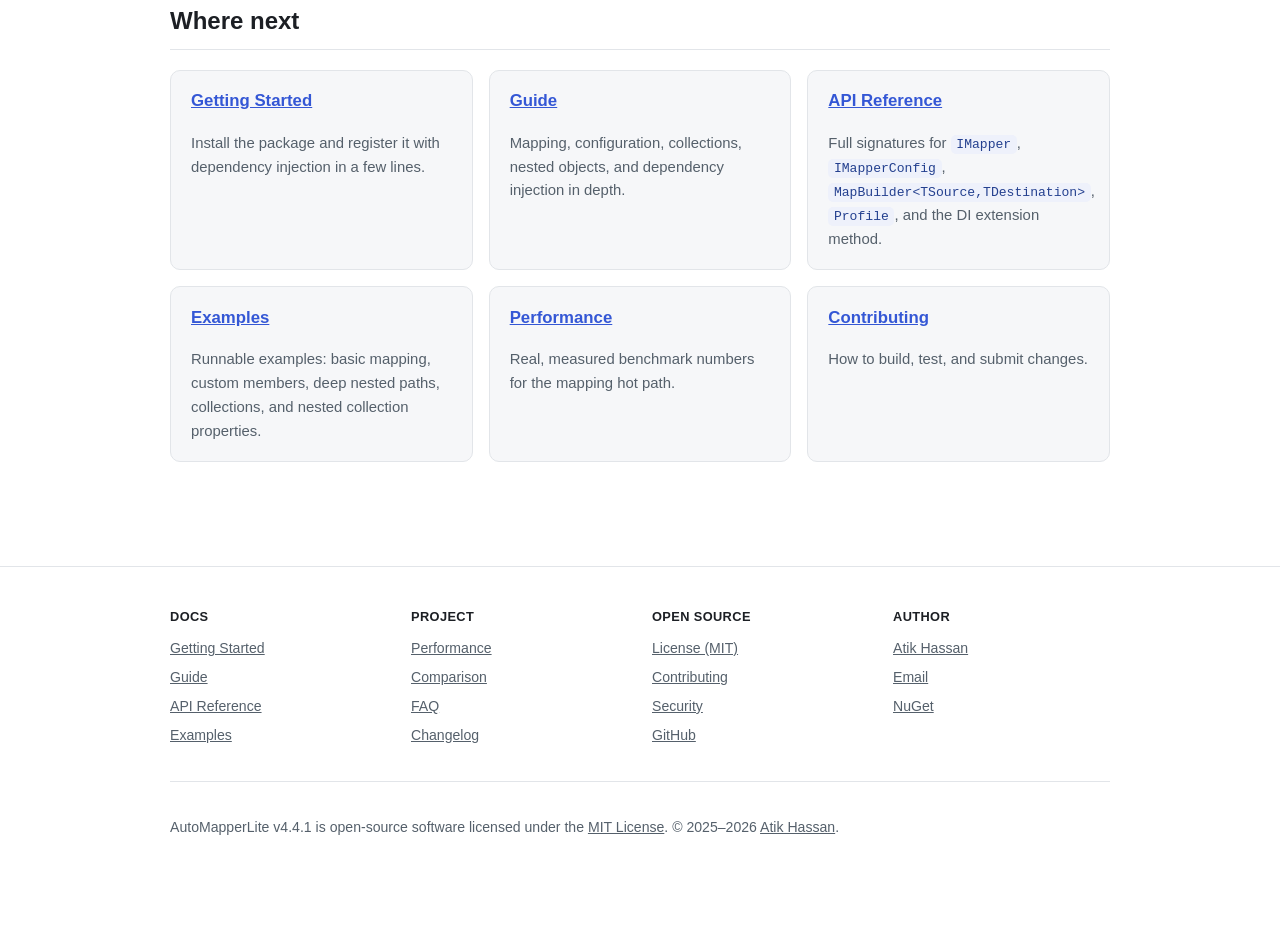
==== commit 632fa989: "Release 4.4.1: array-typed nested collection properties + doc audit fixes - Added: same-name nested " ====
--- a/docs/index.html
+++ b/docs/index.html
@@ -38,7 +38,7 @@
   "name": "AutoMapperLite",
   "applicationCategory": "DeveloperApplication",
   "operatingSystem": ".NET 6.0, .NET 7.0, .NET 8.0, .NET 9.0, .NET 10.0",
-  "softwareVersion": "4.4.0",
+  "softwareVersion": "4.4.1",
   "url": "https://automapperlite.atkhssn.info",
   "downloadUrl": "https://www.nuget.org/packages/AutoMapperLite",
   "license": "https://github.com/atkhssn/AutoMapperLite/blob/main/LICENSE",
@@ -91,14 +91,14 @@
         AutoMapper installation.
       </p>
       <div class="badges">
-        <span class="badge">v4.4.0 — current release</span>
+        <span class="badge">v4.4.1 — current release</span>
         <span class="badge">MIT licensed</span>
         <span class="badge">net6.0 – net10.0</span>
         <span class="badge">Thread-safe</span>
       </div>
       <p style="color: var(--fg-muted); font-size: 0.88rem;">
         Created and maintained by <a href="https://atkhssn.info">Atik Hassan</a>.
-        Versions prior to 4.4.0 are deprecated — see the <a href="changelog.html">changelog</a>.
+        Versions prior to 4.4.1 are deprecated — see the <a href="changelog.html">changelog</a>.
       </p>
       <div class="cta-row">
         <a class="btn btn-primary" href="#quick-start">Quick Start</a>
@@ -140,7 +140,7 @@
     <section id="installation">
       <h2>Installation</h2>
       <p>Install the NuGet package in your project:</p>
-      <pre><code>dotnet add package AutoMapperLite --version 4.4.0</code></pre>
+      <pre><code>dotnet add package AutoMapperLite --version 4.4.1</code></pre>
       <p>Targets <code>net6.0</code>, <code>net7.0</code>, <code>net8.0</code>, <code>net9.0</code>, and <code>net10.0</code>.</p>
     </section>
 
@@ -223,7 +223,7 @@
       </details>
       <details class="faq-item">
         <summary>How does AutoMapperLite compare to AutoMapper or Mapster?</summary>
-        <div class="faq-answer">AutoMapperLite trades some flexibility (no LINQ projection, no convention/coercion engine) for a much smaller footprint. Like AutoMapper and Mapster, it compiles each configured type pair into a cached delegate rather than mapping via raw reflection — but it's still slower than both on warm, repeated calls, especially collections. See the full <a href="comparison.html">comparison</a> and <a href="performance.html">performance</a> pages.</div>
+        <div class="faq-answer">AutoMapperLite trades some flexibility (no LINQ projection, no convention/coercion engine) for a much smaller footprint. Like AutoMapper and Mapster, it compiles each configured type pair into a cached delegate rather than mapping via raw reflection — it now beats AutoMapper on warm, repeated calls for both object and collection mapping, though Mapster remains faster on raw per-call time. See the full <a href="comparison.html">comparison</a> and <a href="performance.html">performance</a> pages.</div>
       </details>
       <p><a href="faq.html">See the full FAQ →</a></p>
     </section>
@@ -301,7 +301,7 @@
     </div>
     <div class="footer-bottom">
       <p>
-        AutoMapperLite v4.4.0 is open-source software licensed under the <a href="https://github.com/atkhssn/AutoMapperLite/blob/main/LICENSE">MIT License</a>.
+        AutoMapperLite v4.4.1 is open-source software licensed under the <a href="https://github.com/atkhssn/AutoMapperLite/blob/main/LICENSE">MIT License</a>.
         © 2025–2026 <a href="https://atkhssn.info">Atik Hassan</a>.
       </p>
     </div>
